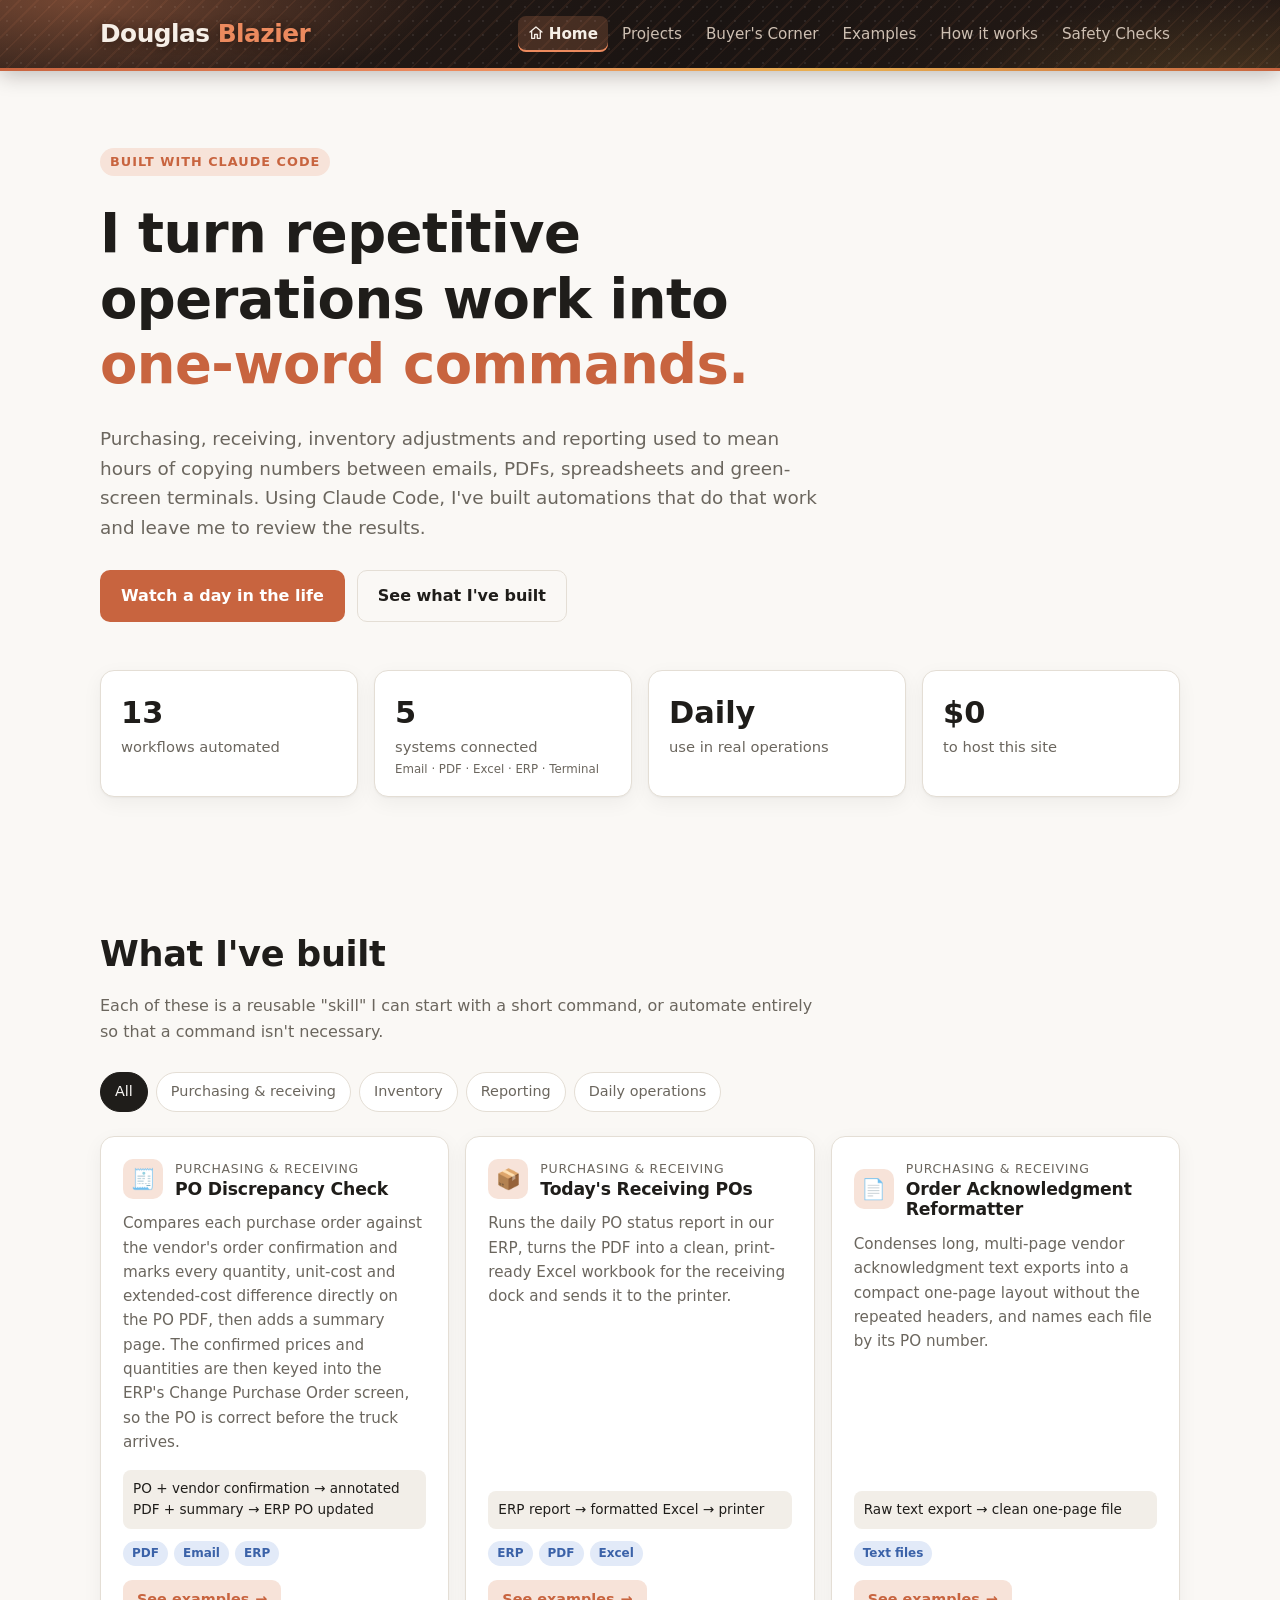
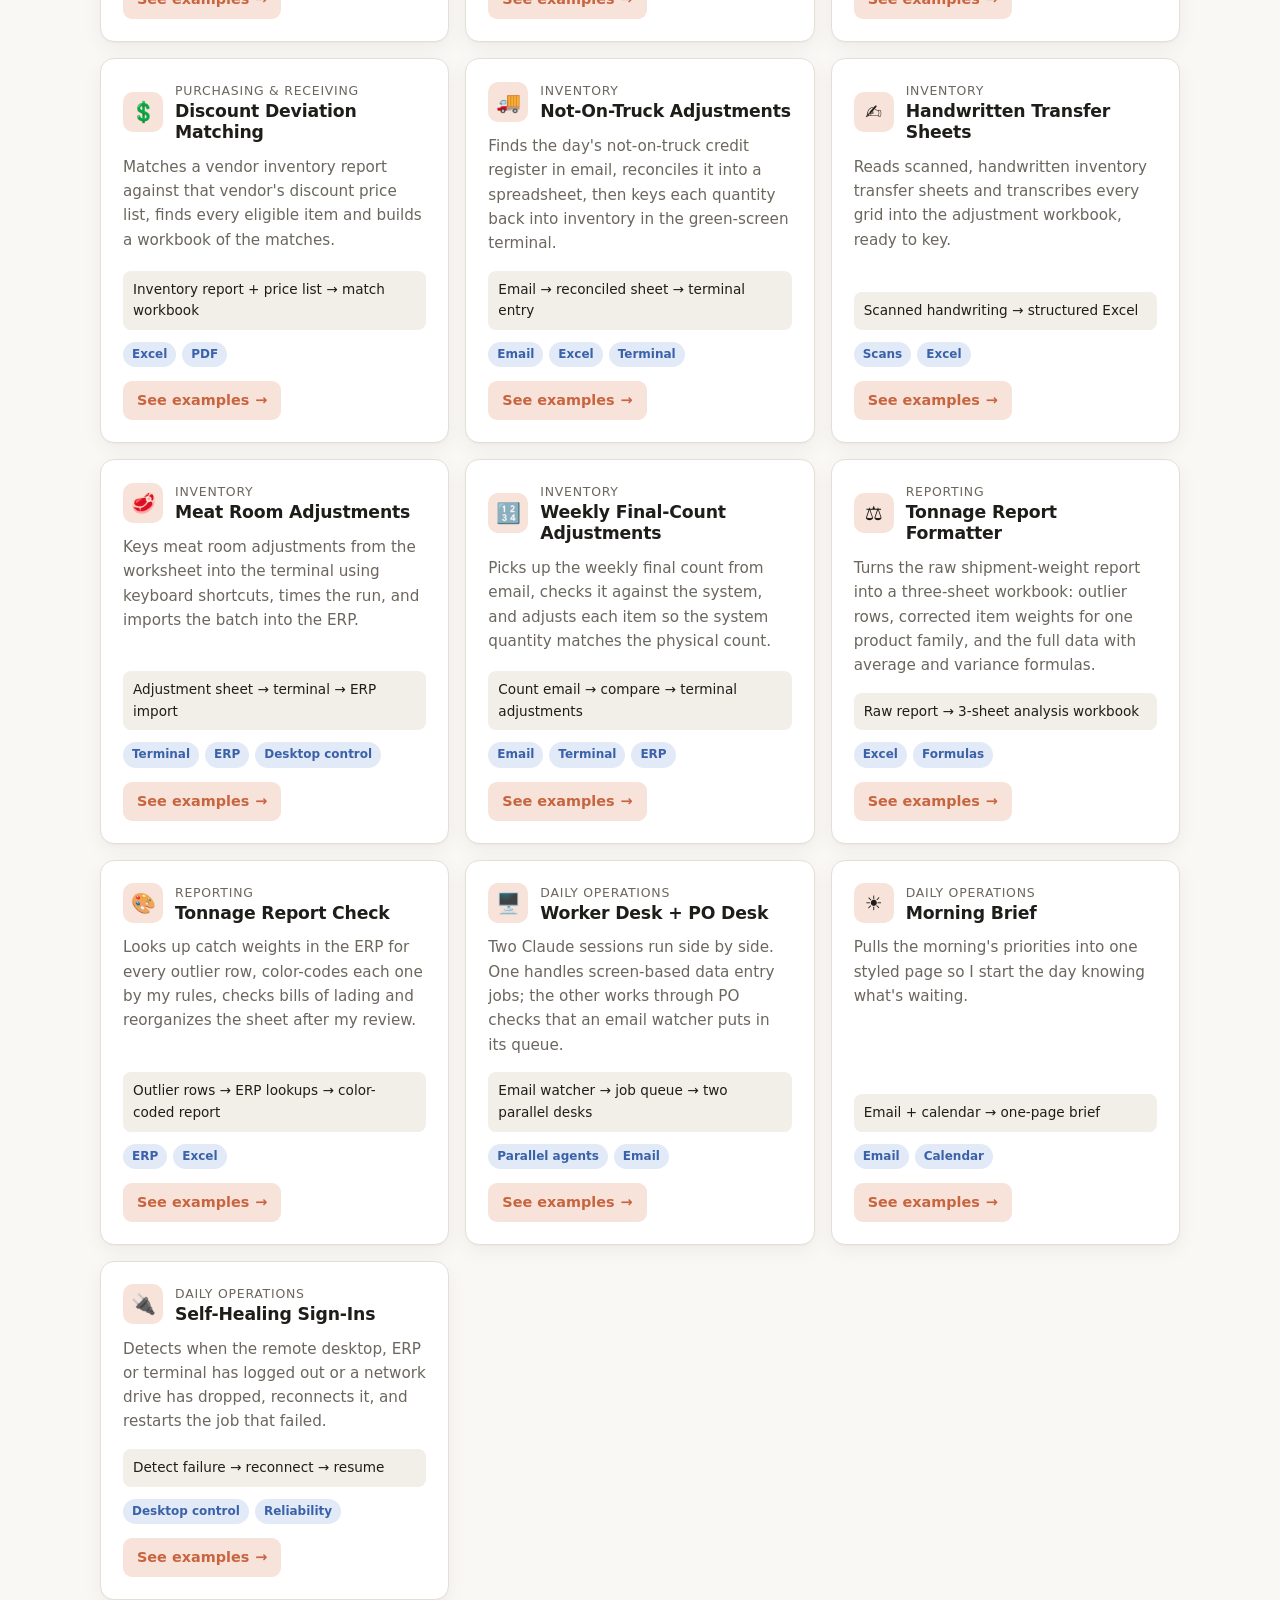
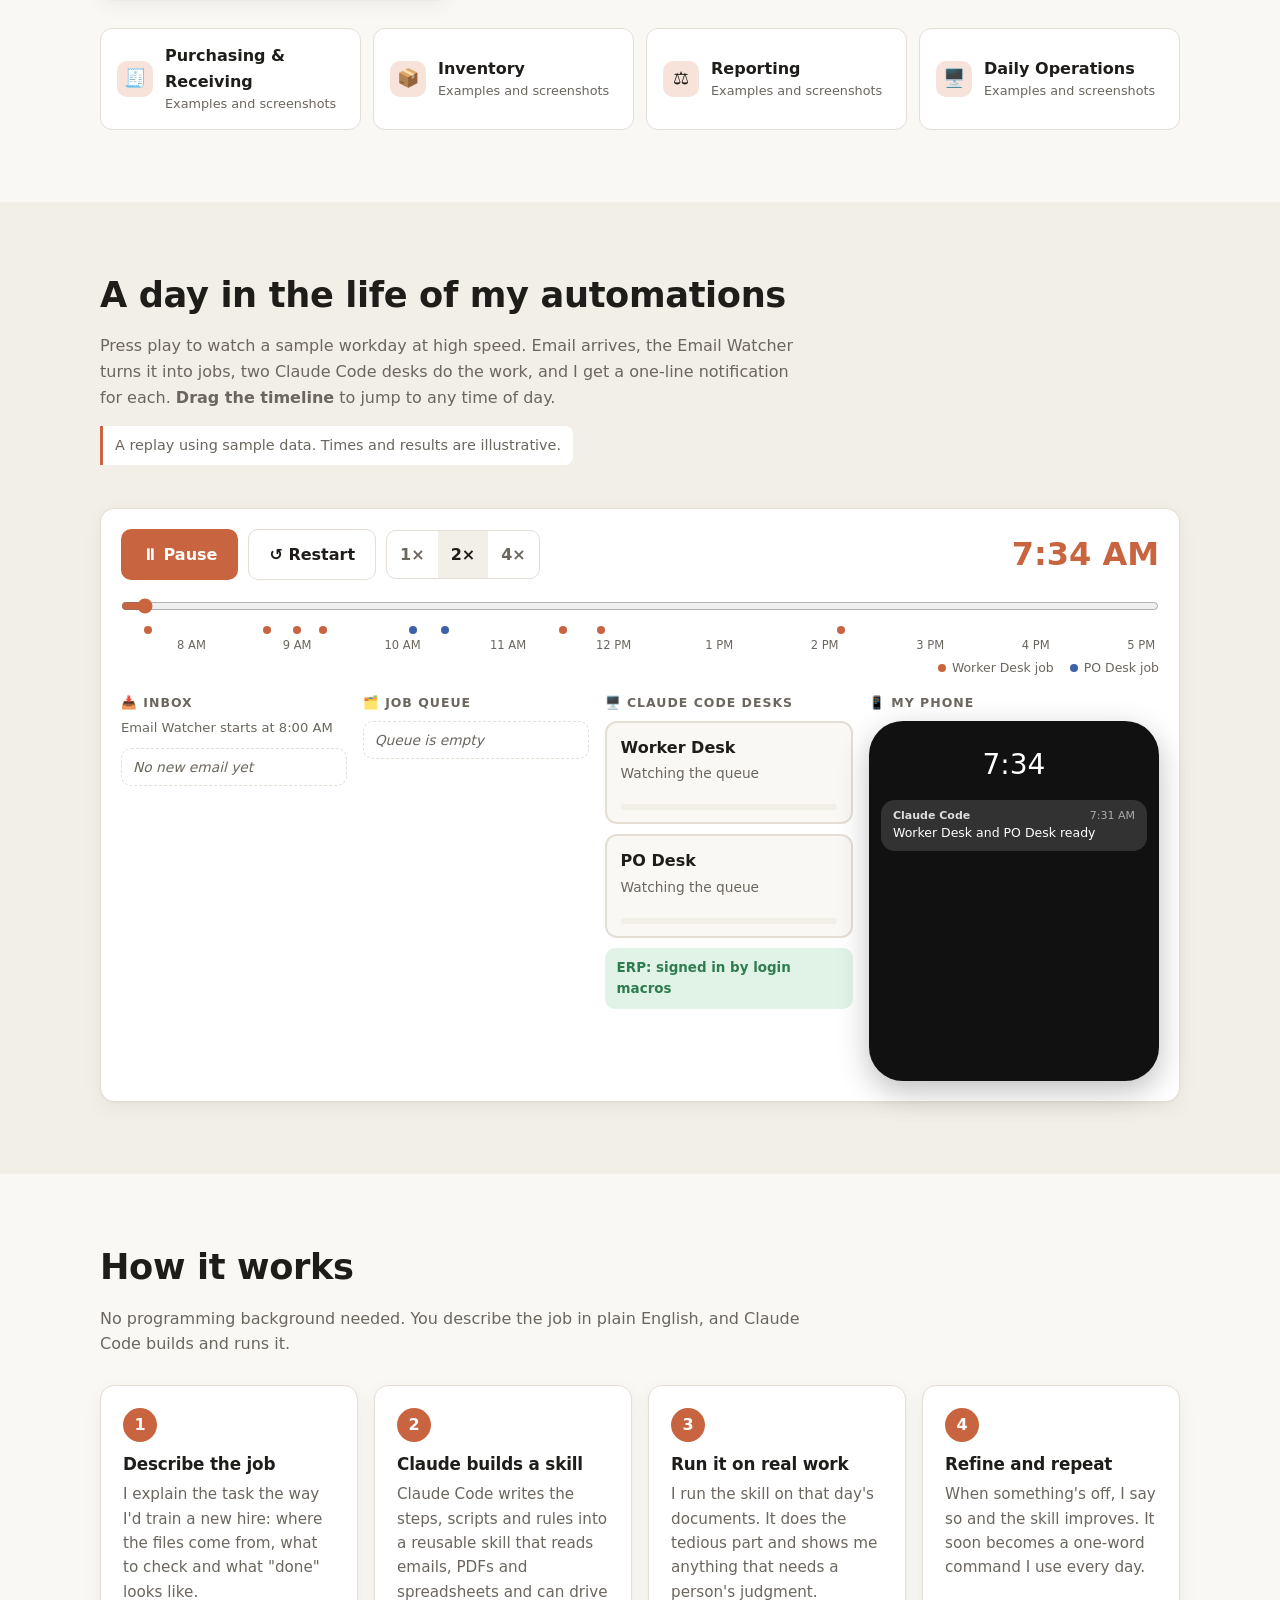
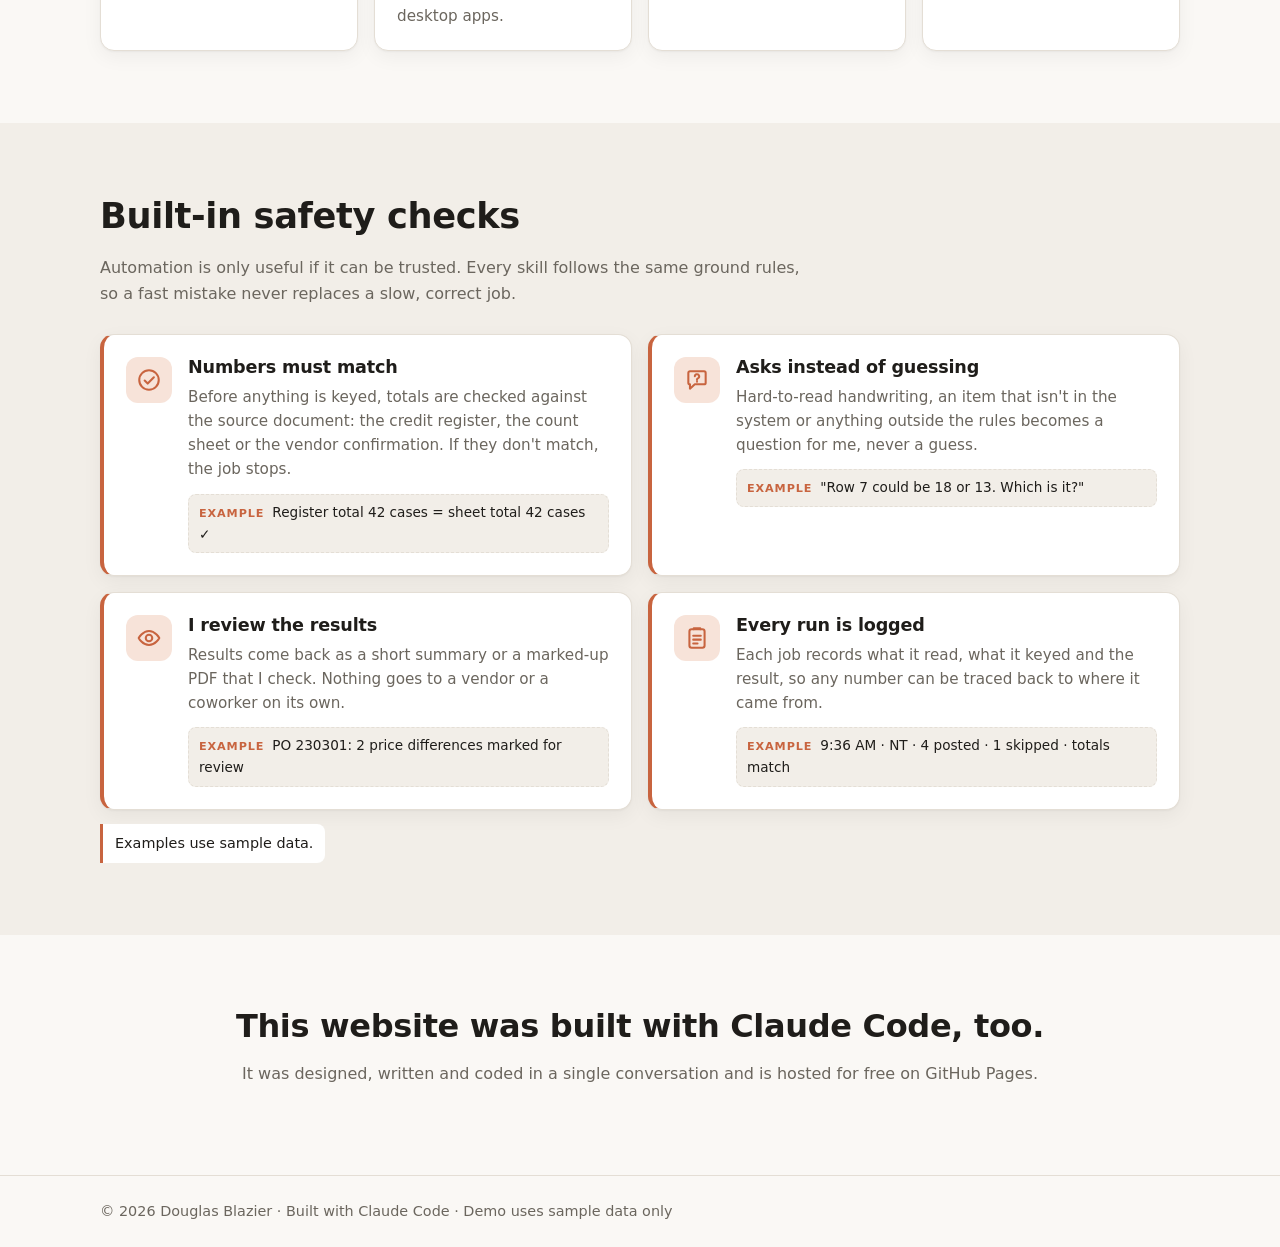
==== index.html @ c86026e3 "Add files via upload" ====
<!doctype html>
<html lang="en">
<head>
  <meta charset="utf-8">
  <meta name="viewport" content="width=device-width, initial-scale=1">
  <title>Douglas Blazier · Built with Claude Code</title>
  <meta name="description" content="Operations workflows I automated with Claude Code: purchasing, receiving, inventory and reporting.">
  <link rel="icon" href="data:image/svg+xml,<svg xmlns='http://www.w3.org/2000/svg' viewBox='0 0 32 32'><rect width='32' height='32' rx='8' fill='%23c8643f'/><path d='M9 17l5 5 9-11' stroke='white' stroke-width='3.5' fill='none' stroke-linecap='round' stroke-linejoin='round'/></svg>">
  <link rel="stylesheet" href="style.css?v=20261104b">
</head>
<body>
  <header class="topbar">
    <div class="wrap topbar-inner">
      <a class="brand" href="#top">Douglas <span>Blazier</span></a>
      <nav class="nav" aria-label="Sections">
        <a href="#top" aria-current="page"><svg class="nav-ico" viewBox="0 0 24 24" aria-hidden="true"><path d="M3 10.5 12 3l9 7.5"/><path d="M5.5 9v11h4.5v-6h4v6h4.5V9"/></svg>Home</a>
        <a href="#projects">Projects</a>
        <a href="buyers-corner.html">Buyer's Corner</a>
        <a href="purchasing.html">Examples</a>
        <a href="#how">How it works</a>
        <a href="#safety">Safety Checks</a>
      </nav>
    </div>
  </header>

  <main id="top">
    <!-- Hero -->
    <section class="hero">
      <div class="wrap">
        <p class="eyebrow">Built with Claude Code</p>
        <h1>I turn repetitive operations work into <span class="accent">one-word commands.</span></h1>
        <p class="lead">
          Purchasing, receiving, inventory adjustments and reporting used to mean hours of
          copying numbers between emails, PDFs, spreadsheets and green-screen terminals.
          Using Claude Code, I've built automations that do that work and leave me to review the results.
        </p>
        <div class="hero-actions">
          <a class="btn btn-primary" href="#demo">Watch a day in the life</a>
          <a class="btn btn-ghost" href="#projects">See what I've built</a>
        </div>
        <dl class="stats">
          <div><dt id="stat-count">13</dt><dd>workflows automated</dd></div>
          <div><dt>5</dt><dd>systems connected<br><small>Email · PDF · Excel · ERP · Terminal</small></dd></div>
          <div><dt>Daily</dt><dd>use in real operations</dd></div>
          <div><dt>$0</dt><dd>to host this site</dd></div>
        </dl>
      </div>
    </section>

    <!-- Projects -->
    <section id="projects" class="section">
      <div class="wrap">
        <div class="section-head">
          <h2>What I've built</h2>
          <p>Each of these is a reusable "skill" I can start with a short command, or automate entirely so that a command isn't necessary.</p>
        </div>
        <div class="filters" role="group" aria-label="Filter projects">
          <button class="chip is-active" data-filter="all">All</button>
          <button class="chip" data-filter="purchasing">Purchasing &amp; receiving</button>
          <button class="chip" data-filter="inventory">Inventory</button>
          <button class="chip" data-filter="reporting">Reporting</button>
          <button class="chip" data-filter="daily">Daily operations</button>
        </div>
        <div class="grid" id="project-grid"><!-- filled by app.js --></div>
        <div class="area-links">
          <a class="area-link" href="purchasing.html"><span class="card-icon" aria-hidden="true">🧾</span><span>Purchasing &amp; Receiving<small>Examples and screenshots</small></span></a>
          <a class="area-link" href="inventory.html"><span class="card-icon" aria-hidden="true">📦</span><span>Inventory<small>Examples and screenshots</small></span></a>
          <a class="area-link" href="reporting.html"><span class="card-icon" aria-hidden="true">⚖️</span><span>Reporting<small>Examples and screenshots</small></span></a>
          <a class="area-link" href="daily-operations.html"><span class="card-icon" aria-hidden="true">🖥️</span><span>Daily Operations<small>Examples and screenshots</small></span></a>
        </div>
      </div>
    </section>

    <!-- Demo: a day in the life -->
    <section id="demo" class="section section-alt">
      <div class="wrap">
        <div class="section-head">
          <h2>A day in the life of my automations</h2>
          <p>
            Press play to watch a sample workday at high speed. Email arrives, the Email Watcher turns it into jobs,
            two Claude Code desks do the work, and I get a one-line notification for each.
            <strong>Drag the timeline</strong> to jump to any time of day.
          </p>
          <p class="note">A replay using sample data. Times and results are illustrative.</p>
        </div>

        <div class="day" id="day">
          <div class="day-controls">
            <button class="btn btn-primary" id="day-play" type="button">▶ Play</button>
            <button class="btn btn-ghost" id="day-restart" type="button">↺ Restart</button>
            <div class="day-speed" role="group" aria-label="Playback speed">
              <button type="button" data-speed="1" aria-pressed="false">1×</button>
              <button type="button" data-speed="2" aria-pressed="true">2×</button>
              <button type="button" data-speed="4" aria-pressed="false">4×</button>
            </div>
            <div class="day-clock" id="day-clock" aria-live="off">7:25 AM</div>
          </div>

          <div class="day-timeline">
            <input type="range" id="day-scrub" step="1" aria-label="Time of day">
            <div class="day-marks" id="day-marks" aria-hidden="true"></div>
            <div class="day-hours" id="day-hours" aria-hidden="true"></div>
            <div class="day-legend"><span><i class="worker"></i>Worker Desk job</span><span><i class="po"></i>PO Desk job</span></div>
          </div>

          <div class="day-grid">
            <div class="day-col">
              <h3>📥 Inbox</h3>
              <p class="day-status" id="day-watcher"></p>
              <ul class="day-list" id="day-inbox"></ul>
            </div>
            <div class="day-col">
              <h3>🗂️ Job queue</h3>
              <ul class="day-list" id="day-queue"></ul>
            </div>
            <div class="day-col">
              <h3>🖥️ Claude Code desks</h3>
              <div class="day-desk" id="desk-worker"></div>
              <div class="day-desk" id="desk-po"></div>
              <div class="day-erp" id="day-erp"></div>
            </div>
            <div class="day-col">
              <h3>📱 My phone</h3>
              <div class="phone day-phone">
                <div class="phone-time" id="day-phone-time">7:25</div>
                <div id="day-notes"></div>
              </div>
            </div>
          </div>
        </div>
      </div>
    </section>

    <!-- How it works -->
    <section id="how" class="section">
      <div class="wrap">
        <div class="section-head">
          <h2>How it works</h2>
          <p>No programming background needed. You describe the job in plain English, and Claude Code builds and runs it.</p>
        </div>
        <ol class="steps">
          <li>
            <span class="step-num">1</span>
            <h3>Describe the job</h3>
            <p>I explain the task the way I'd train a new hire: where the files come from, what to check and what "done" looks like.</p>
          </li>
          <li>
            <span class="step-num">2</span>
            <h3>Claude builds a skill</h3>
            <p>Claude Code writes the steps, scripts and rules into a reusable skill that reads emails, PDFs and spreadsheets and can drive desktop apps.</p>
          </li>
          <li>
            <span class="step-num">3</span>
            <h3>Run it on real work</h3>
            <p>I run the skill on that day's documents. It does the tedious part and shows me anything that needs a person's judgment.</p>
          </li>
          <li>
            <span class="step-num">4</span>
            <h3>Refine and repeat</h3>
            <p>When something's off, I say so and the skill improves. It soon becomes a one-word command I use every day.</p>
          </li>
        </ol>
      </div>
    </section>

    <!-- Built-in safety checks -->
    <section id="safety" class="section section-alt">
      <div class="wrap">
        <div class="section-head">
          <h2>Built-in safety checks</h2>
          <p>Automation is only useful if it can be trusted. Every skill follows the same ground rules, so a fast mistake never replaces a slow, correct job.</p>
        </div>
        <div class="safety">
          <article class="safe-card">
            <div class="safe-icon" aria-hidden="true"><svg viewBox="0 0 24 24"><circle cx="12" cy="12" r="9"/><path d="m8 12.5 2.8 2.8L16.5 9.5"/></svg></div>
            <div>
              <h3>Numbers must match</h3>
              <p>Before anything is keyed, totals are checked against the source document: the credit register, the count sheet or the vendor confirmation. If they don't match, the job stops.</p>
              <div class="safe-eg"><span>Example</span>Register total 42 cases = sheet total 42 cases ✓</div>
            </div>
          </article>
          <article class="safe-card">
            <div class="safe-icon" aria-hidden="true"><svg viewBox="0 0 24 24"><path d="M4 5.5A1.5 1.5 0 0 1 5.5 4h13A1.5 1.5 0 0 1 20 5.5v9a1.5 1.5 0 0 1-1.5 1.5H10l-4.5 4v-4h0A1.5 1.5 0 0 1 4 14.5z"/><path d="M10 8.6a2 2 0 1 1 2.8 1.9c-.5.2-.8.6-.8 1.1v.3"/><path d="M12 13.6h.01"/></svg></div>
            <div>
              <h3>Asks instead of guessing</h3>
              <p>Hard-to-read handwriting, an item that isn't in the system or anything outside the rules becomes a question for me, never a guess.</p>
              <div class="safe-eg"><span>Example</span>"Row 7 could be 18 or 13. Which is it?"</div>
            </div>
          </article>
          <article class="safe-card">
            <div class="safe-icon" aria-hidden="true"><svg viewBox="0 0 24 24"><path d="M2.5 12S6 5.5 12 5.5 21.5 12 21.5 12 18 18.5 12 18.5 2.5 12 2.5 12z"/><circle cx="12" cy="12" r="3"/></svg></div>
            <div>
              <h3>I review the results</h3>
              <p>Results come back as a short summary or a marked-up PDF that I check. Nothing goes to a vendor or a coworker on its own.</p>
              <div class="safe-eg"><span>Example</span>PO 230301: 2 price differences marked for review</div>
            </div>
          </article>
          <article class="safe-card">
            <div class="safe-icon" aria-hidden="true"><svg viewBox="0 0 24 24"><rect x="5" y="4" width="14" height="17" rx="2"/><path d="M9 4V3h6v1"/><path d="M8.5 10h7M8.5 13.5h7M8.5 17h4"/></svg></div>
            <div>
              <h3>Every run is logged</h3>
              <p>Each job records what it read, what it keyed and the result, so any number can be traced back to where it came from.</p>
              <div class="safe-eg"><span>Example</span>9:36 AM · NT · 4 posted · 1 skipped · totals match</div>
            </div>
          </article>
        </div>
        <p class="note safe-note">Examples use sample data.</p>
      </div>
    </section>

    <section class="section cta">
      <div class="wrap">
        <h2>This website was built with Claude Code, too.</h2>
        <p>It was designed, written and coded in a single conversation and is hosted for free on GitHub Pages.</p>
      </div>
    </section>
  </main>

  <footer class="footer">
    <div class="wrap">
      <p>© <span id="year"></span> Douglas Blazier · Built with Claude Code · Demo uses sample data only</p>
    </div>
  </footer>

  <script src="app.js?v=20261104b"></script>
  <script src="day-replay.js?v=20261104b"></script>
</body>
</html>
---- style.css ----
:root {
  --bg: #faf8f5;
  --bg-alt: #f2eee8;
  --surface: #ffffff;
  --text: #1f1d1a;
  --muted: #6b665e;
  --line: #e4ded5;
  --accent: #c8643f;
  --accent-ink: #ffffff;
  --accent-soft: #f7e3d9;
  --ok: #2f7d4f;
  --ok-soft: #e1f2e7;
  --warn: #a8660a;
  --warn-soft: #fbefd6;
  --bad: #b23b3b;
  --bad-soft: #f8e0e0;
  --info: #3b62a8;
  --info-soft: #e2eaf8;
  --radius: 14px;
  --shadow: 0 1px 2px rgba(0,0,0,.04), 0 6px 20px rgba(0,0,0,.05);
  color-scheme: light;
}

@media (prefers-color-scheme: dark) {
  :root {
    --bg: #171614;
    --bg-alt: #1e1c1a;
    --surface: #252320;
    --text: #f1ede7;
    --muted: #a69f95;
    --line: #36332f;
    --accent: #e0805a;
    --accent-ink: #1a1210;
    --accent-soft: #3a2820;
    --ok: #6cc28e;
    --ok-soft: #1e3326;
    --warn: #e6ac52;
    --warn-soft: #3a2e19;
    --bad: #ec7d7d;
    --bad-soft: #3d2222;
    --info: #8eaef0;
    --info-soft: #1f2a40;
    --shadow: 0 1px 2px rgba(0,0,0,.3), 0 6px 20px rgba(0,0,0,.25);
    color-scheme: dark;
  }
}

* { box-sizing: border-box; }
html { scroll-behavior: smooth; scroll-padding-top: 84px; }
body {
  margin: 0;
  background: var(--bg);
  color: var(--text);
  font: 16px/1.6 system-ui, -apple-system, "Segoe UI", Roboto, "Helvetica Neue", Arial, sans-serif;
  -webkit-font-smoothing: antialiased;
}
h1, h2, h3 { line-height: 1.2; margin: 0 0 .5em; letter-spacing: -.01em; }
p { margin: 0 0 1em; }
a { color: var(--accent); }
small { font-size: .8em; }
.wrap { max-width: 1120px; margin: 0 auto; padding: 0 20px; }
.muted { color: var(--muted); font-weight: 400; font-size: .85em; }
.sr-only { position: absolute; width: 1px; height: 1px; overflow: hidden; clip: rect(0 0 0 0); }

/* Top bar: a dark espresso band (same in light and dark mode) with a dot grid,
   faint copper pinstripes, a warm glow behind the name and a copper stripe underneath. */
.topbar {
  --bar-text: #f6efe7;
  --bar-muted: #cdbfb2;
  --bar-accent: #ec8a5e;
  --bar-hover: rgba(255, 255, 255, .09);
  position: sticky; top: 0; z-index: 10;
  color: var(--bar-text);
  background:
    radial-gradient(520px 140px at 6% 0%, rgba(236, 138, 94, .38), transparent 70%),
    radial-gradient(420px 120px at 96% 120%, rgba(232, 176, 80, .16), transparent 70%),
    radial-gradient(rgba(255, 255, 255, .075) 1px, transparent 1.5px) 0 0 / 14px 14px,
    repeating-linear-gradient(135deg, rgba(236, 138, 94, .07) 0 2px, transparent 2px 13px),
    linear-gradient(120deg, #2b1e18 0%, #1a1412 55%, #261b16 100%);
  box-shadow: 0 6px 22px rgba(20, 12, 8, .28);
}
.topbar::after {
  content: ""; position: absolute; left: 0; right: 0; bottom: -3px; height: 3px;
  background: linear-gradient(90deg, #c8643f, #ec8a5e 35%, #e8b050 65%, #c8643f);
}
.topbar-inner { display: flex; align-items: center; justify-content: space-between; height: 68px; gap: 16px; }
.brand {
  font-size: 1.55rem; font-weight: 800; letter-spacing: -.02em; line-height: 1;
  color: var(--bar-text); text-decoration: none; white-space: nowrap;
  text-shadow: 0 2px 12px rgba(0, 0, 0, .45);
}
.brand span { color: var(--bar-accent); }
.nav { display: flex; gap: 4px; overflow-x: auto; scrollbar-width: none; }
.nav::-webkit-scrollbar { display: none; }
@media (max-width: 760px) { .nav { gap: 0; } .nav a { padding: 6px 8px; font-size: .9rem; } }
@media (max-width: 900px) {
  .topbar-inner { height: auto; flex-wrap: wrap; padding-top: 12px; padding-bottom: 6px; gap: 6px; }
  .nav { width: 100%; margin: 0 -8px; }
}
@media (max-width: 600px) { .nav { flex-wrap: wrap; } .brand { font-size: 1.4rem; } }
.nav a { color: var(--bar-muted); text-decoration: none; padding: 6px 10px; border-radius: 8px; font-size: .95rem; font-weight: 500; white-space: nowrap; transition: color .15s, background .15s; }
.nav a:hover { color: var(--bar-text); background: var(--bar-hover); }
.topbar a:focus-visible { outline: 2px solid var(--bar-accent); outline-offset: 2px; }
.nav-ico { width: 1.05em; height: 1.05em; vertical-align: -0.15em; margin-right: 5px; fill: none; stroke: currentColor; stroke-width: 2; stroke-linecap: round; stroke-linejoin: round; transform-origin: 50% 100%; transition: color .15s; }
/* The house hops and turns copper when you hover Home */
.nav a:hover .nav-ico, .nav a:focus-visible .nav-ico { animation: home-hop .5s ease-out; color: var(--bar-accent); }
@keyframes home-hop {
  0%   { transform: translateY(0) scale(1, 1); }
  30%  { transform: translateY(-4px) scale(.94, 1.08); }
  55%  { transform: translateY(0) scale(1.08, .92); }
  75%  { transform: translateY(-1px) scale(.98, 1.02); }
  100% { transform: translateY(0) scale(1, 1); }
}
@media (prefers-reduced-motion: reduce) { .nav a:hover .nav-ico, .nav a:focus-visible .nav-ico { animation: none; } }

/* Buttons */
.btn {
  display: inline-flex; align-items: center; justify-content: center; gap: 8px;
  padding: 12px 20px; border-radius: 10px; border: 1px solid transparent;
  font: inherit; font-weight: 600; text-decoration: none; cursor: pointer;
  transition: transform .15s ease, background .15s ease;
}
.btn:active { transform: translateY(1px); }
.btn-primary { background: var(--accent); color: var(--accent-ink); }
.btn-primary:hover { filter: brightness(1.06); }
.btn-ghost { background: transparent; color: var(--text); border-color: var(--line); }
.btn-ghost:hover { background: var(--bg-alt); }
.btn[disabled] { opacity: .6; cursor: progress; }

/* Hero */
.hero { padding: 80px 0 64px; }
.eyebrow {
  display: inline-block; font-size: .8rem; font-weight: 700; text-transform: uppercase; letter-spacing: .08em;
  color: var(--accent); background: var(--accent-soft); padding: 4px 10px; border-radius: 999px;
}
.hero h1 { font-size: clamp(2rem, 5vw, 3.4rem); max-width: 18ch; margin-top: 12px; }
.accent { color: var(--accent); }
.lead { font-size: 1.15rem; color: var(--muted); max-width: 62ch; }
.hero-actions { display: flex; flex-wrap: wrap; gap: 12px; margin: 28px 0 48px; }
.stats { display: grid; grid-template-columns: repeat(4, 1fr); gap: 16px; margin: 0; }
.stats > div { background: var(--surface); border: 1px solid var(--line); border-radius: var(--radius); padding: 18px 20px; box-shadow: var(--shadow); }
.stats dt { font-size: 1.9rem; font-weight: 800; color: var(--text); }
.stats dd { margin: 0; color: var(--muted); font-size: .92rem; line-height: 1.4; }

/* Sections */
.section { padding: 72px 0; }
.section-alt { background: var(--bg-alt); }
.section-head { max-width: 70ch; margin-bottom: 28px; }
.section-head h2 { font-size: clamp(1.6rem, 3vw, 2.2rem); }
.section-head p { color: var(--muted); }
.note { font-size: .9rem; padding: 8px 12px; border-left: 3px solid var(--accent); background: var(--surface); border-radius: 0 8px 8px 0; display: inline-block; }

/* Project filters + cards */
.filters { display: flex; flex-wrap: wrap; gap: 8px; margin-bottom: 24px; }
.chip {
  font: inherit; font-size: .9rem; padding: 7px 14px; border-radius: 999px; cursor: pointer;
  background: var(--surface); color: var(--muted); border: 1px solid var(--line);
}
.chip:hover { color: var(--text); }
.chip.is-active { background: var(--text); color: var(--bg); border-color: var(--text); }
.grid { display: grid; grid-template-columns: repeat(auto-fill, minmax(300px, 1fr)); gap: 16px; }
.card {
  background: var(--surface); border: 1px solid var(--line); border-radius: var(--radius);
  padding: 22px; box-shadow: var(--shadow); display: flex; flex-direction: column;
  transition: transform .2s ease, box-shadow .2s ease;
  animation: fadeUp .35s ease both;
}
.card:hover { transform: translateY(-2px); }
.card-top { display: flex; align-items: center; gap: 12px; margin-bottom: 12px; }
.card-icon { width: 40px; height: 40px; border-radius: 10px; display: grid; place-items: center; font-size: 20px; background: var(--accent-soft); flex: none; }
.card h3 { font-size: 1.08rem; margin: 0; }
.card-area { font-size: .78rem; color: var(--muted); text-transform: uppercase; letter-spacing: .06em; }
.card p { color: var(--muted); font-size: .95rem; flex: 1; }
.card-flow { font-size: .85rem; color: var(--text); background: var(--bg-alt); border-radius: 8px; padding: 8px 10px; margin-bottom: 12px; }
.tags { display: flex; flex-wrap: wrap; gap: 6px; }
.tag { font-size: .75rem; padding: 3px 9px; border-radius: 999px; background: var(--info-soft); color: var(--info); font-weight: 600; white-space: nowrap; }
.tag-warm { background: var(--accent-soft); color: var(--accent); }
@keyframes fadeUp { from { opacity: 0; transform: translateY(6px); } to { opacity: 1; transform: none; } }

/* Demo */
.demo { display: grid; grid-template-columns: 1fr 1fr; gap: 16px; }
.panel { background: var(--surface); border: 1px solid var(--line); border-radius: var(--radius); box-shadow: var(--shadow); overflow: hidden; min-width: 0; }
.panel-head { display: flex; justify-content: space-between; align-items: center; gap: 8px; padding: 14px 16px; border-bottom: 1px solid var(--line); }
.panel-head h3 { font-size: 1rem; margin: 0; }
.table-scroll { overflow-x: auto; position: relative; }
.tbl { width: 100%; border-collapse: collapse; font-size: .88rem; }
.tbl th, .tbl td { padding: 9px 12px; text-align: left; border-bottom: 1px solid var(--line); white-space: nowrap; }
.tbl th { font-size: .75rem; text-transform: uppercase; letter-spacing: .05em; color: var(--muted); font-weight: 600; }
.tbl td.desc { white-space: normal; min-width: 150px; }
.tbl .num { text-align: right; font-variant-numeric: tabular-nums; }
.tbl tbody tr:last-child td { border-bottom: 0; }
.tbl input {
  width: 78px; font: inherit; text-align: right; padding: 4px 6px; border-radius: 6px;
  border: 1px solid var(--line); background: var(--bg); color: var(--text); font-variant-numeric: tabular-nums;
}
.tbl input:focus { outline: 2px solid var(--accent); outline-offset: -1px; }
.icon-btn { border: 0; background: none; color: var(--muted); cursor: pointer; font-size: 1.1rem; padding: 2px 6px; border-radius: 6px; }
.icon-btn:hover { color: var(--bad); background: var(--bad-soft); }
.tbl tr.flag-bad td { background: var(--bad-soft); }
.tbl tr.flag-warn td { background: var(--warn-soft); }
.tbl tr.flag-info td { background: var(--info-soft); }
.demo-actions { display: flex; flex-wrap: wrap; gap: 12px; margin: 20px 0; }

.results { background: var(--surface); border: 1px solid var(--line); border-radius: var(--radius); box-shadow: var(--shadow); padding: 22px; animation: fadeUp .35s ease both; }
.results h3 { margin-bottom: 4px; }
.summary-row { display: grid; grid-template-columns: repeat(4, 1fr); gap: 12px; margin: 16px 0 20px; }
.summary-row > div { border-radius: 10px; padding: 12px 14px; }
.summary-row b { display: block; font-size: 1.6rem; }
.summary-row span { font-size: .85rem; }
.s-bad { background: var(--bad-soft); color: var(--bad); }
.s-warn { background: var(--warn-soft); color: var(--warn); }
.s-info { background: var(--info-soft); color: var(--info); }
.s-ok { background: var(--ok-soft); color: var(--ok); }
.issue-list { list-style: none; padding: 0; margin: 0; display: grid; gap: 8px; }
.issue-list li { display: grid; grid-template-columns: auto 1fr auto; gap: 12px; align-items: center; padding: 10px 14px; border: 1px solid var(--line); border-radius: 10px; }
.badge { min-width: 96px; text-align: center; font-size: .72rem; font-weight: 700; padding: 3px 8px; border-radius: 6px; text-transform: uppercase; letter-spacing: .04em; white-space: nowrap; }
.issue-money { font-variant-numeric: tabular-nums; font-weight: 700; white-space: nowrap; }
.all-good { padding: 16px; border-radius: 10px; background: var(--ok-soft); color: var(--ok); font-weight: 600; }
.totals { display: flex; flex-wrap: wrap; gap: 24px; margin-top: 18px; padding-top: 16px; border-top: 1px solid var(--line); font-variant-numeric: tabular-nums; }
.totals div { color: var(--muted); font-size: .9rem; }
.totals b { display: block; color: var(--text); font-size: 1.15rem; }

.scanning { display: flex; align-items: center; gap: 12px; color: var(--muted); }
.spinner { width: 18px; height: 18px; border-radius: 50%; border: 3px solid var(--line); border-top-color: var(--accent); animation: spin .7s linear infinite; }
@keyframes spin { to { transform: rotate(360deg); } }

/* Steps */
.steps { list-style: none; padding: 0; margin: 0; display: grid; grid-template-columns: repeat(4, 1fr); gap: 16px; counter-reset: s; }
.steps li { background: var(--surface); border: 1px solid var(--line); border-radius: var(--radius); padding: 22px; box-shadow: var(--shadow); }
.step-num { display: grid; place-items: center; width: 34px; height: 34px; border-radius: 50%; background: var(--accent); color: var(--accent-ink); font-weight: 800; margin-bottom: 12px; }
.steps h3 { font-size: 1.05rem; }
.steps p { color: var(--muted); font-size: .95rem; margin: 0; }

/* Built-in safety checks */
.safety { display: grid; grid-template-columns: repeat(2, 1fr); gap: 16px; }
.safe-card {
  display: flex; gap: 16px; align-items: flex-start;
  background: var(--surface); border: 1px solid var(--line); border-left: 4px solid var(--accent);
  border-radius: var(--radius); padding: 22px; box-shadow: var(--shadow);
  transition: transform .2s, box-shadow .2s;
}
.safe-card:hover { transform: translateY(-2px); box-shadow: 0 2px 4px rgba(0,0,0,.05), 0 12px 28px rgba(0,0,0,.09); }
.safe-icon { flex: none; width: 46px; height: 46px; border-radius: 12px; display: grid; place-items: center; background: var(--accent-soft); color: var(--accent); }
.safe-icon svg { width: 26px; height: 26px; fill: none; stroke: currentColor; stroke-width: 1.9; stroke-linecap: round; stroke-linejoin: round; }
.safe-card h3 { font-size: 1.1rem; margin-bottom: .35em; }
.safe-card p { color: var(--muted); font-size: .95rem; margin: 0 0 12px; }
.safe-eg { font-size: .85rem; background: var(--bg-alt); border: 1px dashed var(--line); border-radius: 8px; padding: 7px 10px; font-variant-numeric: tabular-nums; }
.safe-eg span { display: inline-block; font-size: .7rem; font-weight: 700; letter-spacing: .08em; text-transform: uppercase; color: var(--accent); margin-right: 8px; }
.safe-note { margin: 14px 0 0; }
@media (max-width: 760px) { .safety { grid-template-columns: 1fr; } }
@media (prefers-reduced-motion: reduce) { .safe-card, .safe-card:hover { transition: none; transform: none; } }

/* CTA + footer */
.cta { text-align: center; }
.cta h2 { font-size: clamp(1.5rem, 3vw, 2rem); }
.cta p { color: var(--muted); }
.footer { border-top: 1px solid var(--line); padding: 24px 0; color: var(--muted); font-size: .9rem; }
.footer p { margin: 0; }

/* Responsive */
@media (max-width: 900px) {
  .demo { grid-template-columns: 1fr; }
  .steps { grid-template-columns: 1fr 1fr; }
  .stats { grid-template-columns: 1fr 1fr; }
  .summary-row { grid-template-columns: 1fr 1fr; }
}
@media (max-width: 600px) {
  .wrap { padding: 0 16px; }
  .topbar-inner { height: auto; flex-wrap: wrap; padding-top: 12px; padding-bottom: 6px; gap: 6px; }
  .nav { width: 100%; margin: 0 -10px; }
  .hero { padding: 48px 0 40px; }
  .section { padding: 52px 0; }
  .steps { grid-template-columns: 1fr; }
  .grid { grid-template-columns: 1fr; }
  .issue-list li { grid-template-columns: 1fr; gap: 6px; }
  .badge { justify-self: start; }
}

/* ---------- Day-in-the-life replay (home page) ---------- */
.day { background: var(--surface); border: 1px solid var(--line); border-radius: var(--radius); box-shadow: var(--shadow); padding: 20px; }
.day-controls { display: flex; flex-wrap: wrap; align-items: center; gap: 10px; }
.day-speed { display: inline-flex; border: 1px solid var(--line); border-radius: 10px; overflow: hidden; }
.day-speed button { font: inherit; font-weight: 700; border: 0; background: transparent; color: var(--muted); padding: 11px 13px; cursor: pointer; }
.day-speed button[aria-pressed="true"] { background: var(--bg-alt); color: var(--text); }
.day-clock { margin-left: auto; font-size: 2rem; font-weight: 800; font-variant-numeric: tabular-nums; color: var(--accent); }
.day-timeline { margin: 16px 0 6px; }
.day-timeline input { width: 100%; accent-color: var(--accent); margin: 0; }
.day-marks, .day-hours { position: relative; margin: 0 9px; }
.day-marks { height: 10px; margin-top: 4px; }
.day-marks i { position: absolute; top: 0; width: 8px; height: 8px; border-radius: 50%; transform: translateX(-50%); }
.day-marks i.worker, .day-legend i.worker { background: var(--accent); }
.day-marks i.po, .day-legend i.po { background: var(--info); }
.day-hours { height: 18px; font-size: .72rem; color: var(--muted); }
.day-hours span { position: absolute; transform: translateX(-50%); white-space: nowrap; }
.day-legend { display: flex; gap: 16px; justify-content: flex-end; font-size: .78rem; color: var(--muted); margin-top: 4px; }
.day-legend i { display: inline-block; width: 8px; height: 8px; border-radius: 50%; margin-right: 6px; }
.day-grid { display: grid; grid-template-columns: 1fr 1fr 1.1fr 290px; gap: 16px; margin-top: 18px; align-items: start; }
.day-col h3 { font-size: .78rem; text-transform: uppercase; letter-spacing: .08em; color: var(--muted); margin: 0 0 10px; }
.day-status { font-size: .82rem; color: var(--muted); margin: -4px 0 10px; }
.day-list { list-style: none; margin: 0; padding: 0; display: grid; gap: 8px; }
.day-list li { background: var(--bg); border: 1px solid var(--line); border-radius: 10px; padding: 9px 11px; font-size: .86rem; line-height: 1.35; }
.day-list li.new, .day-notif-new, #day-notes .notif.new { animation: fadeUp .45s ease both; }
.day-list li.day-empty { color: var(--muted); font-style: italic; background: transparent; border-style: dashed; }
.day-list small { display: block; color: var(--muted); font-size: .76rem; margin-top: 2px; }
.day-tag { float: right; font-size: .68rem; font-weight: 800; padding: 2px 7px; border-radius: 6px; background: var(--accent-soft); color: var(--accent); margin-left: 6px; }
.day-tag.muted-tag { background: var(--bg-alt); color: var(--muted); }
.day-code { display: inline-block; font-family: Consolas, monospace; font-size: .72rem; font-weight: 800; padding: 1px 6px; border-radius: 5px; background: var(--bg-alt); margin-right: 6px; }
.st { font-weight: 800; text-transform: uppercase; letter-spacing: .04em; font-size: .7rem; }
.st-queued { color: var(--warn); } .st-working { color: var(--info); } .st-done { color: var(--ok); }
.day-desk { border: 2px solid var(--line); border-radius: 12px; padding: 12px 14px; margin-bottom: 10px; background: var(--bg); transition: border-color .2s ease; }
.day-desk b { display: block; }
.day-desk.busy { border-color: var(--accent); }
.day-desk.off { opacity: .6; }
.day-doing { font-size: .86rem; color: var(--muted); min-height: 2.6em; margin-top: 2px; }
.day-bar { height: 6px; background: var(--bg-alt); border-radius: 99px; overflow: hidden; margin-top: 6px; }
.day-bar span { display: block; height: 100%; width: 0; background: var(--accent); border-radius: 99px; }
.day-erp { font-size: .84rem; padding: 9px 12px; border-radius: 10px; font-weight: 700; }
.erp-ok { background: var(--ok-soft); color: var(--ok); } .erp-out { background: var(--warn-soft); color: var(--warn); }
.erp-bad { background: var(--bad-soft); color: var(--bad); } .erp-off { background: var(--bg-alt); color: var(--muted); }
.day-phone { width: 100%; min-height: 360px; padding: 10px 10px 16px; border-radius: 28px; }
.day-phone .phone-time { font-size: 28px; margin: 8px 0 12px; }
@media (max-width: 1050px) { .day-grid { grid-template-columns: 1fr 1fr; } }
@media (max-width: 600px) {
  .day { padding: 14px; }
  .day-grid { grid-template-columns: 1fr; }
  .day-clock { margin-left: 0; width: 100%; font-size: 1.6rem; }
  .day-hours span:nth-child(even) { display: none; }
  .day-legend { justify-content: flex-start; }
  .day-phone { min-height: 0; }
}

/* ---------- Card button (home page) ---------- */
.card-cta {
  display: inline-flex; align-items: center; gap: 6px; align-self: flex-start;
  margin-top: 14px; padding: 8px 14px; border-radius: 9px;
  background: var(--accent-soft); color: var(--accent); font-weight: 700; font-size: .9rem; text-decoration: none;
  transition: background .15s ease, color .15s ease;
}
.card-cta:hover { background: var(--accent); color: var(--accent-ink); }
.card-cta span { transition: transform .15s ease; }
.card-cta:hover span { transform: translateX(3px); }

.area-links { display: grid; grid-template-columns: repeat(4, 1fr); gap: 12px; margin-top: 28px; }
.area-link {
  display: flex; align-items: center; gap: 12px; padding: 14px 16px; border-radius: 12px;
  background: var(--surface); border: 1px solid var(--line); color: var(--text); text-decoration: none; font-weight: 600;
}
.area-link:hover { border-color: var(--accent); }
.area-link small { display: block; color: var(--muted); font-weight: 400; }
.area-link .card-icon { width: 36px; height: 36px; font-size: 18px; }

/* ---------- Section pages ---------- */
.nav a[aria-current="page"] { color: var(--bar-text); background: rgba(236, 138, 94, .2); box-shadow: inset 0 -2px 0 var(--bar-accent); font-weight: 700; }
.nav a[aria-current="page"]:hover { background: rgba(236, 138, 94, .32); }
.page-hero { padding: 56px 0 40px; border-bottom: 1px solid var(--line); }
.crumbs { font-size: .9rem; color: var(--muted); margin-bottom: 14px; }
.crumbs a { color: var(--muted); }
.page-hero h1 { font-size: clamp(2rem, 4.5vw, 3rem); display: flex; align-items: center; gap: 14px; }
.page-hero h1 .card-icon { width: 52px; height: 52px; font-size: 26px; border-radius: 14px; }
.jump { display: flex; flex-wrap: wrap; gap: 8px; margin-top: 18px; }
.jump a { text-decoration: none; }

/* Second menu row on the Examples pages */
.subnav { border-top: 1px solid rgba(255, 255, 255, .08); background: rgba(0, 0, 0, .22); }
.subnav-inner { display: flex; align-items: center; gap: 4px; padding-top: 6px; padding-bottom: 6px; overflow-x: auto; scrollbar-width: none; }
.subnav-inner::-webkit-scrollbar { display: none; }
.subnav-label { color: var(--bar-accent); font-size: .78rem; font-weight: 700; letter-spacing: .08em; text-transform: uppercase; margin-right: 6px; white-space: nowrap; }
.subnav a { color: var(--bar-muted); text-decoration: none; padding: 5px 12px; border-radius: 999px; font-size: .9rem; white-space: nowrap; border: 1px solid transparent; transition: color .15s, background .15s; }
.subnav a:hover { color: var(--bar-text); background: var(--bar-hover); }
.subnav a[aria-current="page"] { color: #1a1210; background: var(--bar-accent); border-color: var(--bar-accent); font-weight: 700; }
.subnav .sm-only { display: none; }
@media (max-width: 600px) {
  .subnav-inner { gap: 2px; padding-top: 4px; padding-bottom: 4px; }
  .subnav-label, .subnav .sm-hide { display: none; }
  .subnav .sm-only { display: inline; }
  .subnav a { padding: 4px 10px; font-size: .85rem; }
}
html:has(.subnav) { scroll-padding-top: 126px; }
@media (max-width: 900px) { html:has(.subnav) { scroll-padding-top: 150px; } }
@media (max-width: 600px) { html:has(.subnav) { scroll-padding-top: 160px; } }

.skill { padding: 64px 0; border-bottom: 1px solid var(--line); scroll-margin-top: 70px; }
.skill:nth-of-type(even) { background: var(--bg-alt); }
.skill-head { display: flex; align-items: flex-start; gap: 14px; margin-bottom: 8px; }
.skill-head h2 { font-size: clamp(1.5rem, 3vw, 2rem); margin: 0; }
.skill-head .card-icon { width: 46px; height: 46px; font-size: 22px; }
.skill-lead { font-size: 1.08rem; color: var(--muted); max-width: 70ch; }
.skill-body { display: grid; grid-template-columns: 1.15fr 1fr; gap: 28px; margin: 24px 0 32px; }
.skill-body h3 { font-size: .8rem; text-transform: uppercase; letter-spacing: .08em; color: var(--accent); margin-bottom: 10px; }
.skill-steps { margin: 0; padding-left: 0; list-style: none; counter-reset: st; display: grid; gap: 10px; }
.skill-steps li { counter-increment: st; position: relative; padding-left: 38px; min-height: 26px; }
.skill-steps li::before {
  content: counter(st); position: absolute; left: 0; top: 0;
  display: grid; place-items: center; width: 26px; height: 26px; border-radius: 50%;
  background: var(--accent-soft); color: var(--accent); font-weight: 800; font-size: .85rem;
}
.facts { background: var(--surface); border: 1px solid var(--line); border-radius: var(--radius); padding: 20px; box-shadow: var(--shadow); align-self: start; }
.facts dl { margin: 0; display: grid; gap: 12px; }
.facts dt { font-size: .75rem; text-transform: uppercase; letter-spacing: .06em; color: var(--muted); font-weight: 700; }
.facts dd { margin: 2px 0 0; font-size: .95rem; }
.rules { list-style: none; padding: 0; margin: 0; display: grid; gap: 8px; }
.rules li { display: flex; gap: 10px; align-items: baseline; font-size: .95rem; }
.swatch { width: 14px; height: 14px; border-radius: 4px; flex: none; border: 1px solid rgba(0,0,0,.15); transform: translateY(2px); }

.shots { display: grid; grid-template-columns: repeat(auto-fit, minmax(min(100%, 440px), 1fr)); gap: 24px; align-items: start; }
.shots.one { grid-template-columns: 1fr; }
.shot { margin: 0; min-width: 0; }
.shot figcaption { font-size: .85rem; color: var(--muted); margin-top: 10px; }
.shot figcaption b { color: var(--text); }
.flow-arrow { display: grid; place-items: center; color: var(--accent); font-size: 1.6rem; font-weight: 800; }

/* Window chrome shared by all mock screenshots */
.win { border-radius: 10px; overflow: hidden; border: 1px solid #c9c4bb; box-shadow: 0 8px 28px rgba(0,0,0,.14); background: #fff; color: #1d1d1d; font-size: 13px; }
.win-bar { display: flex; align-items: center; gap: 8px; padding: 8px 12px; background: #ecebe8; border-bottom: 1px solid #d6d2ca; font-size: 12px; color: #444; }
.win-bar i { width: 10px; height: 10px; border-radius: 50%; background: #d4d0c8; display: inline-block; }
.win-bar i:nth-child(1) { background: #ef6b5e; } .win-bar i:nth-child(2) { background: #f4bf4f; } .win-bar i:nth-child(3) { background: #61c454; }
.win-bar span { margin-left: 6px; overflow: hidden; text-overflow: ellipsis; white-space: nowrap; }
.win-body { overflow-x: auto; }

/* PDF page */
.pdf { background: #7d7a75; padding: 18px; }
.paper { background: #fff; color: #222; padding: 22px 24px; max-width: 640px; margin: 0 auto; box-shadow: 0 2px 10px rgba(0,0,0,.35); font-family: Arial, Helvetica, sans-serif; font-size: 12px; position: relative; }
.paper h4 { margin: 0 0 2px; font-size: 15px; letter-spacing: .02em; }
.paper .sub { color: #666; font-size: 11px; margin-bottom: 12px; display: flex; justify-content: space-between; gap: 10px; flex-wrap: wrap; }
.paper table { width: 100%; border-collapse: collapse; }
.paper th { text-align: left; border-bottom: 1.5px solid #222; padding: 4px 6px; font-size: 11px; }
.paper td { border-bottom: 1px solid #e3e3e3; padding: 5px 6px; white-space: nowrap; }
.paper .num { text-align: right; font-variant-numeric: tabular-nums; }
.mark { position: relative; }
.mark::after { content: ""; position: absolute; inset: -1px -3px; border: 2px solid #d62828; border-radius: 40%; pointer-events: none; }
.mark-note { color: #d62828; font-family: "Comic Sans MS", "Segoe Print", cursive; font-size: 11px; white-space: nowrap; }
.paper .stamp { position: absolute; top: 16px; right: 18px; border: 2px solid #d62828; color: #d62828; font-weight: 800; padding: 3px 8px; border-radius: 4px; transform: rotate(4deg); font-size: 11px; letter-spacing: .06em; }
.paper .tot { margin-top: 10px; display: flex; justify-content: flex-end; gap: 22px; font-weight: 700; }

/* Spreadsheet */
.xl { font-family: Calibri, "Segoe UI", Arial, sans-serif; font-size: 12.5px; }
.xl .win-bar { background: #1e6e43; color: #fff; border-color: #185a37; }
.xl .win-bar i { background: rgba(255,255,255,.35); }
.xl-formula { display: flex; gap: 8px; padding: 4px 8px; border-bottom: 1px solid #d4d4d4; font-family: Consolas, monospace; font-size: 12px; color: #333; background: #fff; }
.xl-formula b { color: #888; font-weight: 400; border-right: 1px solid #ddd; padding-right: 8px; min-width: 36px; }
.xl table { border-collapse: collapse; width: 100%; background: #fff; }
.xl th, .xl td { border: 1px solid #dadada; padding: 3px 7px; white-space: nowrap; height: 22px; color: #1d1d1d; }
.xl thead th { background: #f3f3f3; color: #666; font-weight: 400; text-align: center; font-size: 11px; }
.xl tbody th { background: #f3f3f3; color: #666; font-weight: 400; text-align: center; width: 28px; font-size: 11px; }
.xl .hdr td { font-weight: 700; background: #e9eef6; }
.xl .num { text-align: right; font-variant-numeric: tabular-nums; }
.xl .f-green { background: #c6efce; } .xl .f-yellow { background: #ffeb9c; } .xl .f-red { background: #ffc7ce; } .xl .f-blue { background: #ddebf7; } .xl .f-orange { background: #fcd5b4; } .xl .f-gray { background: #e7e6e6; }
.xl-tabs { display: flex; gap: 2px; padding: 0 8px; background: #f3f3f3; border-top: 1px solid #d4d4d4; font-size: 12px; }
.xl-tabs span { padding: 5px 14px; color: #555; }
.xl-tabs span.on { background: #fff; color: #1e6e43; font-weight: 700; border-bottom: 2px solid #1e6e43; }
/* Phones: tighter mock screens. fit.js then shrinks anything still wider than its window. */
@media (max-width: 600px) {
  .xl { font-size: 11px; }
  .xl th, .xl td { padding: 2px 4px; height: 20px; }
  .xl td:not(.num) { white-space: normal; }
  .xl thead th, .xl tbody th { font-size: 10px; }
  .xl-tabs span { padding: 4px 8px; }
  .txt, .term, .log { font-size: 11px; padding: 10px; }
}

/* Green-screen terminal */
.term { background: #0b0f0b; color: #39ff7a; font-family: Consolas, "Courier New", monospace; font-size: 12.5px; line-height: 1.45; padding: 14px 16px; white-space: pre; overflow-x: auto; }
.term .w { color: #f2f2f2; } .term .y { color: #ffe066; } .term .c { color: #6fd3ff; } .term .dim { color: #2c9d55; }
.term .inv { background: #39ff7a; color: #0b0f0b; }
.term .fld { text-decoration: underline; color: #f2f2f2; }
.term-bar { background: #2b2b2b; color: #ccc; }

/* Plain text file */
.txt { font-family: Consolas, "Courier New", monospace; font-size: 12px; line-height: 1.4; padding: 12px 14px; white-space: pre; overflow-x: auto; background: #fff; color: #222; }
.txt .hl { background: #fff3b0; }
.txt .strike { color: #b9b9b9; text-decoration: line-through; }

/* Email */
.mail .win-bar { background: #0f5fae; color: #fff; border-color: #0c4f91; }
.mail .win-bar i { background: rgba(255,255,255,.35); }
.mail-head { padding: 12px 16px; border-bottom: 1px solid #e3e3e3; display: grid; gap: 3px; }
.mail-head b { font-size: 15px; }
.mail-head span { color: #555; font-size: 12px; }
.mail-att { display: inline-flex; align-items: center; gap: 8px; margin: 10px 16px 0; padding: 6px 10px; border: 1px solid #d9d9d9; border-radius: 6px; font-size: 12px; background: #fafafa; }
.mail-att::before { content: "📎"; }
.mail-body { padding: 12px 16px 16px; font-size: 13px; line-height: 1.5; }
.mail-body table { border-collapse: collapse; margin-top: 6px; }
.mail-body td, .mail-body th { border: 1px solid #ddd; padding: 3px 9px; font-size: 12px; }

/* Claude Code chat */
.chat { background: #1f1e1c; color: #ece8e1; font-size: 13px; }
.chat .win-bar { background: #2a2826; color: #bbb; border-color: #3a3734; }
.chat-body { padding: 14px 16px; display: grid; gap: 10px; }
.msg { padding: 9px 12px; border-radius: 10px; line-height: 1.45; }
.msg.you { background: #3a3632; justify-self: end; max-width: 85%; }
.msg.bot { background: transparent; border-left: 3px solid #d97757; border-radius: 0; padding: 2px 0 2px 12px; }
.msg .tool { display: block; font-family: Consolas, monospace; font-size: 11.5px; color: #a7a199; margin-top: 4px; }
.msg .ok { color: #7fd69a; } .msg .warn { color: #f0b85a; }

/* Handwritten scan */
.scan { background: #f4f1e8; padding: 16px; font-family: "Caveat", "Segoe Print", cursive; color: #1b2b6b; position: relative; }
.scan::before { content: ""; position: absolute; inset: 0; background: repeating-linear-gradient(0deg, transparent 0 23px, rgba(0,0,0,.05) 23px 24px); pointer-events: none; }
.scan table { border-collapse: collapse; width: 100%; font-size: 19px; }
.scan th { font-family: Arial, sans-serif; font-size: 11px; color: #333; border: 1px solid #555; padding: 3px 6px; background: rgba(0,0,0,.04); }
.scan td { border: 1px solid #555; padding: 0 8px; height: 28px; }
.scan .t { font-family: Arial, sans-serif; font-size: 13px; font-weight: 700; color: #222; margin-bottom: 8px; letter-spacing: .04em; }

/* Morning brief / diagram helpers */
.brief { padding: 18px; background: #fbfaf7; color: #222; }
.brief h5 { margin: 0 0 4px; font-size: 18px; }
.brief .day { color: #777; font-size: 12px; margin-bottom: 12px; }
.brief-grid { display: grid; grid-template-columns: 1fr 1fr; gap: 10px; }
.brief-card { background: #fff; border: 1px solid #e6e1d8; border-radius: 8px; padding: 10px 12px; }
.brief-card b { display: block; font-size: 12px; text-transform: uppercase; letter-spacing: .05em; color: #c8643f; margin-bottom: 4px; }
.brief-card ul { margin: 0; padding-left: 16px; font-size: 12.5px; }

.diagram { background: var(--surface); border: 1px solid var(--line); border-radius: var(--radius); padding: 24px; box-shadow: var(--shadow); }
.dg-row { display: flex; align-items: center; justify-content: center; gap: 10px; flex-wrap: wrap; }
.dg-box { border: 2px solid var(--line); border-radius: 12px; padding: 12px 14px; text-align: center; background: var(--bg); min-width: 150px; }
.dg-box b { display: block; }
.dg-box small { color: var(--muted); }
.dg-box.hot { border-color: var(--accent); background: var(--accent-soft); }
.dg-down { text-align: center; color: var(--accent); font-size: 1.4rem; font-weight: 800; margin: 6px 0; }
/* Phones: stack the chain top to bottom and point its arrows down; keep the two desks side by side */
@media (max-width: 760px) {
  .diagram { padding: 18px 14px; }
  .dg-chain { flex-direction: column; gap: 2px; }
  .dg-chain .dg-box { width: 100%; max-width: 320px; }
  .dg-chain .flow-arrow { transform: rotate(90deg); line-height: 1; }
  .dg-pair { flex-wrap: nowrap; align-items: stretch; }
  .dg-pair .dg-box { flex: 1 1 0; min-width: 0; padding: 12px 10px; }
  .dg-box { min-width: 0; }
}

.log { font-family: Consolas, monospace; font-size: 12.5px; background: #111; color: #ddd; padding: 14px 16px; line-height: 1.6; white-space: pre; overflow-x: auto; }
.log .t { color: #888; } .log .bad { color: #ff7b7b; } .log .good { color: #7fd69a; } .log .act { color: #ffd479; }

/* PO markup details */
.paper td.m { width: 18px; padding: 0 2px; }
.flag-dot { display: inline-grid; place-items: center; width: 15px; height: 15px; border-radius: 50%; background: #111; color: #fff; font-weight: 800; font-size: 10px; }
/* PO markup is black ink, like the real annotated POs */
.tick { color: #111; font-weight: 700; margin-left: 3px; font-size: 11px; }
.fix { display: block; color: #111; font-family: "Arial Narrow", "Roboto Condensed", Arial, sans-serif; font-weight: 800; font-size: 15px; line-height: 1.1; }
.fix.sm { font-size: 12px; font-weight: 700; white-space: normal; min-width: 90px; }
.paper table { clear: both; }
.paper .po-mark td:nth-child(3) { white-space: normal; } /* descriptions wrap when the page is narrow */
.struck { text-decoration: line-through; text-decoration-color: #111; text-decoration-thickness: 1.5px; }
.paper .bigstamp { float: right; margin: 0 0 10px 14px; transform: rotate(-2deg); background: #fff; border: 3px solid #111; color: #111; font-weight: 900; text-align: center; padding: 6px 12px; line-height: 1.1; font-size: 15px; }
.paper .bigstamp small { display: block; font-size: 10px; font-weight: 700; }
.paper .extra { margin-top: 12px; border: 2px solid #111; color: #111; padding: 6px 10px; font-weight: 700; font-size: 11px; display: flex; gap: 8px; align-items: center; }
.paper .note-row td { color: #d62828; font-weight: 700; font-size: 11px; border-bottom: 1px solid #e3e3e3; }
.paper .recon { margin-top: 10px; border-top: 1.5px solid #222; padding-top: 6px; display: grid; grid-template-columns: 1fr auto; gap: 2px 20px; font-variant-numeric: tabular-nums; }
.paper .recon .last { border-top: 1px solid #222; font-weight: 800; padding-top: 3px; }
/* Phones: tighten the PDF page so the whole PO fits without sideways scrolling */
@media (max-width: 600px) {
  .pdf { padding: 8px; }
  .paper { padding: 14px 12px; font-size: 11px; }
  .paper th { padding: 4px 3px; font-size: 10px; }
  .paper td { padding: 5px 3px; }
  .paper .tick { margin-left: 1px; font-size: 10px; }
  .fix { font-size: 13px; }
  .fix.sm { font-size: 11px; min-width: 64px; }
  .paper .bigstamp { font-size: 13px; padding: 5px 9px; margin-left: 10px; }
  .paper .recon { gap: 2px 10px; }
}
@media (max-width: 350px) {
  .pdf { padding: 6px; }
  .paper { padding: 12px 8px; font-size: 10.5px; }
  .fix.sm { min-width: 54px; }
}
.mono-paper { font-family: Consolas, "Courier New", monospace; font-size: 11px; }

/* Phone notifications */
.phone { width: 300px; max-width: 100%; margin: 0 auto; background: #111; border-radius: 34px; padding: 14px 12px 22px; box-shadow: 0 10px 30px rgba(0,0,0,.25); }
.phone-time { color: #fff; text-align: center; font-size: 34px; font-weight: 300; margin: 10px 0 14px; }
.notif { background: rgba(255,255,255,.14); color: #fff; border-radius: 14px; padding: 9px 12px; margin-bottom: 7px; font-size: 12.5px; line-height: 1.35; }
.notif b { display: flex; justify-content: space-between; font-size: 11px; color: #ddd; font-weight: 600; margin-bottom: 2px; }
.notif b span { font-weight: 400; color: #aaa; }

/* Timeline */
.timeline { list-style: none; margin: 0; padding: 0; border-left: 3px solid var(--accent-soft); display: grid; gap: 14px; }
.timeline li { position: relative; padding-left: 20px; }
.timeline li::before { content: ""; position: absolute; left: -8px; top: 5px; width: 13px; height: 13px; border-radius: 50%; background: var(--accent); }
.timeline time { font-weight: 800; font-variant-numeric: tabular-nums; display: inline-block; min-width: 92px; }

/* ---------- Buyer's Corner ---------- */
.lock { max-width: 440px; margin: 48px auto 80px; background: var(--surface); border: 1px solid var(--line); border-radius: var(--radius); box-shadow: var(--shadow); padding: 28px; text-align: center; }
.lock .lock-icon { font-size: 34px; }
.lock h2 { font-size: 1.4rem; margin: 8px 0 6px; }
.lock p { color: var(--muted); font-size: .95rem; }
.lock form { display: grid; gap: 10px; margin-top: 16px; }
.lock input { font: inherit; padding: 12px 14px; border-radius: 10px; border: 1px solid var(--line); background: var(--bg); color: var(--text); }
.lock input:focus { outline: 2px solid var(--accent); outline-offset: -1px; }
.lock .err { color: var(--bad); font-weight: 600; min-height: 1.4em; margin: 4px 0 0; }

.bc-jump { display: flex; flex-wrap: wrap; gap: 8px; margin: 0 0 28px; justify-content: center; }
.bc-jump a { text-decoration: none; }
.bc-jump + .bc-jump { margin-top: -18px; }
.bc-jump-label { align-self: center; min-width: 88px; text-align: right; font-size: .78rem; font-weight: 800; text-transform: uppercase; letter-spacing: .08em; color: var(--muted); }
.bc-group { text-align: center; font-size: clamp(1.5rem, 3vw, 2rem); margin: 12px 0 6px; scroll-margin-top: 80px; }
.bc-group-sub { text-align: center; color: var(--muted); margin: 0 auto 28px; max-width: 60ch; }
#shortened { margin-top: 56px; padding-top: 40px; border-top: 1px solid var(--line); }
.bc-brief ul { margin: 0; padding-left: 20px; display: grid; gap: 7px; }
.bc-brief li { font-size: .95rem; }
.bc-brief .bc-sec { padding: 16px 0; }
.bc-brief .bc-sec > h3 { font-size: 1.12rem; margin-bottom: 8px; }
.bc-brief .bc-mast { padding-top: 22px; padding-bottom: 18px; }
.bc-brief .bc-mast .bc-title { font-size: clamp(1.7rem, 4vw, 2.2rem); }
.bc-brief .bc-mast .bc-date { top: 22px; }
@media (max-width: 600px) { .bc-jump-label { min-width: 100%; text-align: center; } .bc-jump + .bc-jump { margin-top: -10px; } }

/* Buyer's Corner tabs (built by bc-tabs.js) */
.bc-tabbed .bc-jump, .bc-tabbed .bc-group, .bc-tabbed .bc-group-sub { display: none; }
.bc-tabbar { position: sticky; top: var(--topbar-h, 60px); z-index: 5; background: var(--bg); margin: 0 auto 28px; max-width: 900px; padding: 12px 0 0; border-bottom: 1px solid var(--line); display: flex; flex-direction: column; align-items: center; gap: 10px; }
.bc-seg { display: inline-flex; background: var(--bg-alt); border: 1px solid var(--line); border-radius: 999px; padding: 4px; }
.bc-seg button { font: inherit; font-weight: 700; font-size: .92rem; border: 0; background: transparent; color: var(--muted); padding: 8px 20px; border-radius: 999px; cursor: pointer; }
.bc-seg button:hover { color: var(--text); }
.bc-seg button[aria-selected="true"] { background: var(--accent); color: var(--accent-ink); }
.bc-datetabs { display: flex; gap: 2px; max-width: 100%; overflow-x: auto; scrollbar-width: none; }
.bc-datetabs::-webkit-scrollbar { display: none; }
.bc-datetabs button { font: inherit; font-weight: 600; font-size: .95rem; border: 0; background: none; color: var(--muted); padding: 10px 16px 12px; border-bottom: 3px solid transparent; cursor: pointer; white-space: nowrap; }
.bc-datetabs button:hover { color: var(--text); }
.bc-datetabs button[aria-selected="true"] { color: var(--text); border-bottom-color: var(--accent); }
.bc-datetabs button[disabled] { opacity: .4; cursor: default; }
.bc-seg button:focus-visible, .bc-datetabs button:focus-visible { outline: 2px solid var(--accent); outline-offset: 2px; }
.bc-datetabs .sm { display: none; }
@media (max-width: 600px) {
  .bc-datetabs button { padding: 8px 14px 10px; }
  .bc-datetabs .lg { display: none; }
  .bc-datetabs .sm { display: inline; }
}
.bc-issue { background: #fff; color: #1f2430; border-radius: 16px; overflow: hidden; box-shadow: 0 10px 34px rgba(0,0,0,.16); margin: 0 auto 48px; max-width: 900px; scroll-margin-top: 80px; font-size: 15.5px; line-height: 1.6; }
.bc-mast { background: linear-gradient(135deg, #7a1e1e 0%, #a8322a 55%, #c8643f 100%); color: #fff; padding: 30px 34px 26px; position: relative; }
.bc-mast .bc-brand { font-size: .78rem; letter-spacing: .14em; text-transform: uppercase; opacity: .9; font-weight: 700; }
.bc-mast .bc-title { font-family: Georgia, "Times New Roman", serif; font-size: clamp(2rem, 5vw, 2.8rem); font-weight: 700; line-height: 1.05; margin: 6px 0 4px; }
.bc-mast .bc-tag { font-style: italic; opacity: .92; }
.bc-mast .bc-date { position: absolute; top: 28px; right: 32px; background: rgba(255,255,255,.16); border: 1px solid rgba(255,255,255,.35); border-radius: 999px; padding: 5px 14px; font-weight: 700; font-size: .85rem; }
.bc-res { display: flex; flex-wrap: wrap; gap: 6px; align-items: center; padding: 14px 34px; background: #f6f1ec; border-bottom: 1px solid #ebe2d8; font-size: .8rem; }
.bc-res b { color: #7a1e1e; margin-right: 4px; text-transform: uppercase; letter-spacing: .06em; font-size: .72rem; }
.bc-res span { background: #fff; border: 1px solid #e3d8cc; color: #5a4a3c; border-radius: 999px; padding: 3px 10px; }
.bc-body { padding: 8px 34px 26px; }
.bc-sec { padding: 22px 0; border-bottom: 1px solid #ece7e1; }
.bc-sec:last-child { border-bottom: 0; }
.bc-sec > h3 { font-family: Georgia, "Times New Roman", serif; font-size: 1.3rem; color: #1f2430; margin: 0 0 10px; display: flex; align-items: center; gap: 10px; flex-wrap: wrap; }
.bc-sec p { margin: 0 0 10px; }
.bc-badge { font-family: system-ui, "Segoe UI", sans-serif; font-size: .68rem; font-weight: 800; letter-spacing: .07em; text-transform: uppercase; padding: 3px 9px; border-radius: 6px; }
.b-alert { background: #fde2e1; color: #a12a24; }
.b-short { background: #fde2e1; color: #a12a24; }
.b-price { background: #fdebd3; color: #9a5300; }
.b-new { background: #dcf3e3; color: #1d6b3a; }
.b-change { background: #e9e3fb; color: #5236a6; }
.b-cutoff { background: #dfe9fb; color: #234e9c; }
.b-market { background: #ece9e4; color: #4d463d; }
.b-remind { background: #fff4c7; color: #7a5d00; }
.bc-grid { display: grid; grid-template-columns: repeat(auto-fit, minmax(min(100%, 250px), 1fr)); gap: 12px; }
.bc-card { border: 1px solid #ebe5de; border-radius: 12px; padding: 14px 16px; background: #fcfbf9; }
.bc-card h4 { margin: 0 0 6px; font-size: 1rem; display: flex; justify-content: space-between; gap: 8px; align-items: center; flex-wrap: wrap; }
.bc-card p { font-size: .93rem; margin: 0 0 6px; }
.bc-items { list-style: none; padding: 0; margin: 6px 0 10px; display: grid; gap: 6px; }
.bc-items li { display: grid; grid-template-columns: auto 1fr; gap: 4px 10px; align-items: baseline; font-size: .93rem; }
.bc-items li small { grid-column: 2; color: #6b6458; }
.bc-code { font-family: Consolas, "Courier New", monospace; font-size: .82rem; font-weight: 700; background: #f1ece5; color: #7a1e1e; border-radius: 5px; padding: 1px 7px; white-space: nowrap; }
.bc-callout { background: #fff8e6; border-left: 4px solid #e0a419; border-radius: 0 10px 10px 0; padding: 12px 16px; margin: 10px 0; font-size: .95rem; }
.bc-callout.red { background: #fdf0ef; border-color: #c0392b; }
.bc-table { width: 100%; border-collapse: collapse; margin: 8px 0 12px; font-size: .93rem; }
.bc-table th { text-align: left; background: #f6f1ec; color: #5a4a3c; font-size: .75rem; text-transform: uppercase; letter-spacing: .05em; padding: 8px 10px; }
.bc-table td { border-bottom: 1px solid #efe9e2; padding: 8px 10px; vertical-align: top; }
.bc-market ul { margin: 0; padding-left: 20px; display: grid; gap: 8px; }
.bc-foot { background: #1f2430; color: #c9c4bb; text-align: center; font-size: .82rem; padding: 14px 20px; }
@media (max-width: 600px) {
  .bc-mast { padding: 24px 20px 20px; }
  .bc-mast .bc-date { position: static; display: inline-block; margin-top: 12px; }
  .bc-res, .bc-body { padding-left: 18px; padding-right: 18px; }
}

.pager { display: flex; justify-content: space-between; gap: 12px; padding: 32px 0; flex-wrap: wrap; }
.pager a { text-decoration: none; font-weight: 600; padding: 12px 16px; border: 1px solid var(--line); border-radius: 10px; color: var(--text); background: var(--surface); }
.pager a:hover { border-color: var(--accent); }
.pager small { display: block; color: var(--muted); font-weight: 400; font-size: .8rem; }

@media (max-width: 900px) {
  .skill-body { grid-template-columns: 1fr; }
  .area-links { grid-template-columns: 1fr 1fr; }
}
@media (max-width: 600px) {
  .shots { grid-template-columns: 1fr; }
  .area-links { grid-template-columns: 1fr; }
  .brief-grid { grid-template-columns: 1fr; }
  .skill { padding: 48px 0; }
}

@media (prefers-reduced-motion: reduce) {
  * { animation: none !important; transition: none !important; scroll-behavior: auto !important; }
}
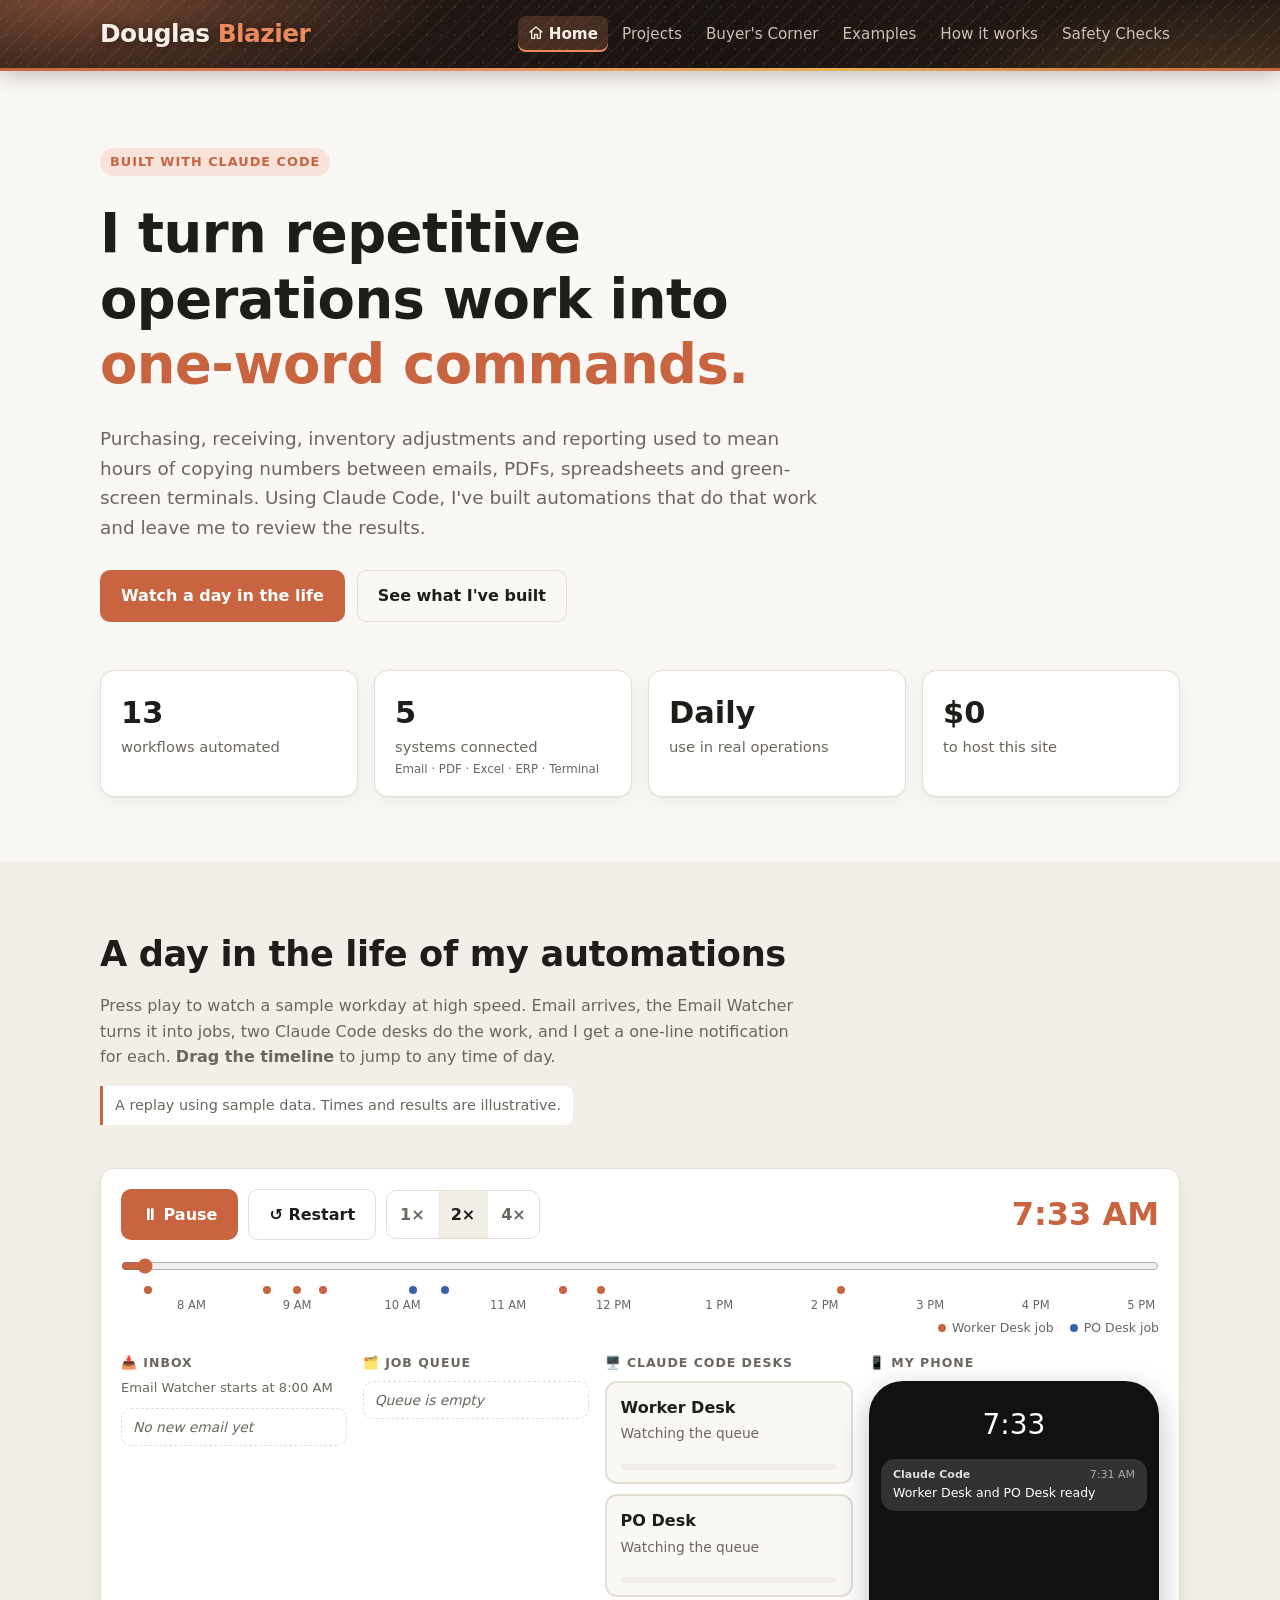
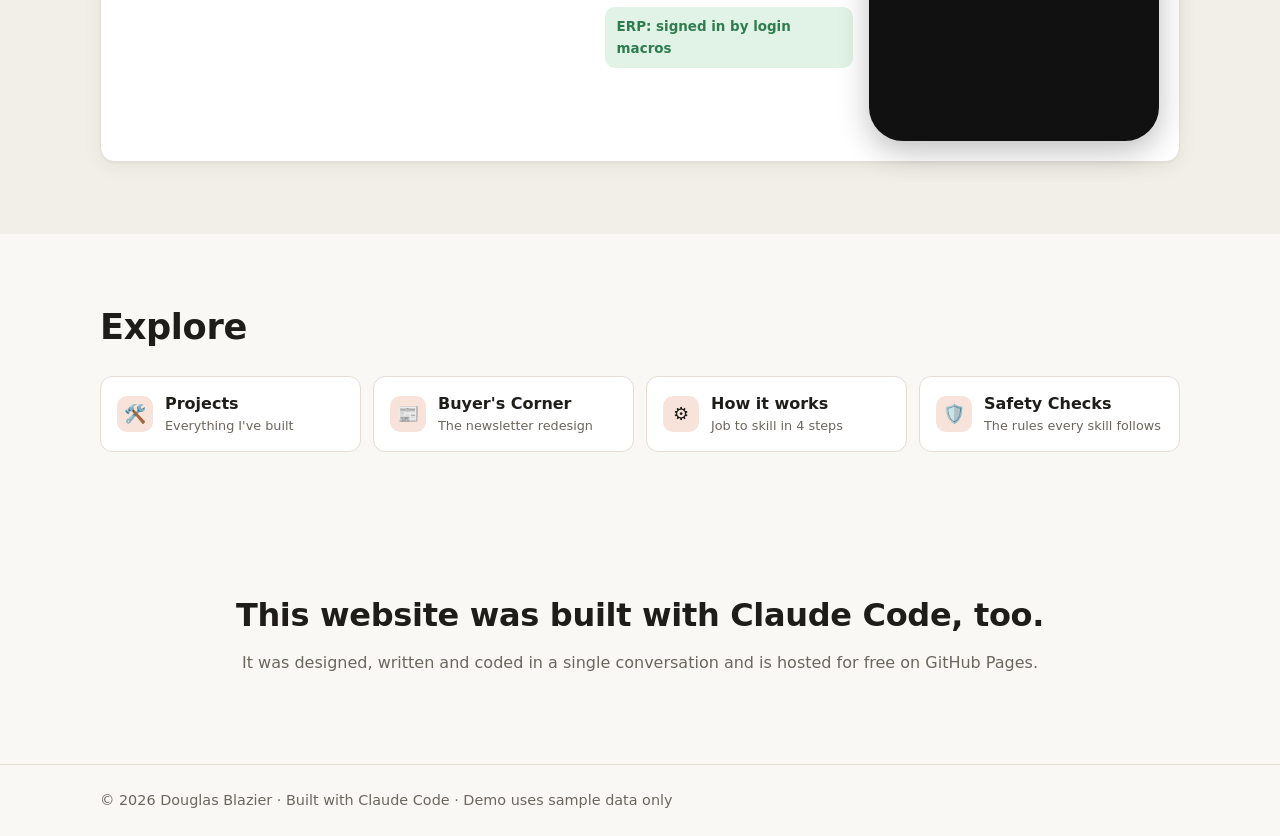
==== commit 3b529a17: "Add files via upload" ====
--- a/index.html
+++ b/index.html
@@ -6,19 +6,26 @@
   <title>Douglas Blazier · Built with Claude Code</title>
   <meta name="description" content="Operations workflows I automated with Claude Code: purchasing, receiving, inventory and reporting.">
   <link rel="icon" href="data:image/svg+xml,<svg xmlns='http://www.w3.org/2000/svg' viewBox='0 0 32 32'><rect width='32' height='32' rx='8' fill='%23c8643f'/><path d='M9 17l5 5 9-11' stroke='white' stroke-width='3.5' fill='none' stroke-linecap='round' stroke-linejoin='round'/></svg>">
-  <link rel="stylesheet" href="style.css?v=20261104b">
+  <link rel="stylesheet" href="style.css?v=20261104c">
+  <script>
+    // Old links like index.html#projects now open the section's own page.
+    (function () {
+      var moved = { "#projects": "projects.html", "#how": "how-it-works.html", "#safety": "safety.html" };
+      if (moved[location.hash]) location.replace(moved[location.hash]);
+    })();
+  </script>
 </head>
 <body>
   <header class="topbar">
     <div class="wrap topbar-inner">
-      <a class="brand" href="#top">Douglas <span>Blazier</span></a>
+      <a class="brand" href="index.html">Douglas <span>Blazier</span></a>
       <nav class="nav" aria-label="Sections">
-        <a href="#top" aria-current="page"><svg class="nav-ico" viewBox="0 0 24 24" aria-hidden="true"><path d="M3 10.5 12 3l9 7.5"/><path d="M5.5 9v11h4.5v-6h4v6h4.5V9"/></svg>Home</a>
-        <a href="#projects">Projects</a>
+        <a href="index.html" aria-current="page"><svg class="nav-ico" viewBox="0 0 24 24" aria-hidden="true"><path d="M3 10.5 12 3l9 7.5"/><path d="M5.5 9v11h4.5v-6h4v6h4.5V9"/></svg>Home</a>
+        <a href="projects.html">Projects</a>
         <a href="buyers-corner.html">Buyer's Corner</a>
         <a href="purchasing.html">Examples</a>
-        <a href="#how">How it works</a>
-        <a href="#safety">Safety Checks</a>
+        <a href="how-it-works.html">How it works</a>
+        <a href="safety.html">Safety Checks</a>
       </nav>
     </div>
   </header>
@@ -36,7 +43,7 @@
         </p>
         <div class="hero-actions">
           <a class="btn btn-primary" href="#demo">Watch a day in the life</a>
-          <a class="btn btn-ghost" href="#projects">See what I've built</a>
+          <a class="btn btn-ghost" href="projects.html">See what I've built</a>
         </div>
         <dl class="stats">
           <div><dt id="stat-count">13</dt><dd>workflows automated</dd></div>
@@ -44,30 +51,6 @@
           <div><dt>Daily</dt><dd>use in real operations</dd></div>
           <div><dt>$0</dt><dd>to host this site</dd></div>
         </dl>
-      </div>
-    </section>
-
-    <!-- Projects -->
-    <section id="projects" class="section">
-      <div class="wrap">
-        <div class="section-head">
-          <h2>What I've built</h2>
-          <p>Each of these is a reusable "skill" I can start with a short command, or automate entirely so that a command isn't necessary.</p>
-        </div>
-        <div class="filters" role="group" aria-label="Filter projects">
-          <button class="chip is-active" data-filter="all">All</button>
-          <button class="chip" data-filter="purchasing">Purchasing &amp; receiving</button>
-          <button class="chip" data-filter="inventory">Inventory</button>
-          <button class="chip" data-filter="reporting">Reporting</button>
-          <button class="chip" data-filter="daily">Daily operations</button>
-        </div>
-        <div class="grid" id="project-grid"><!-- filled by app.js --></div>
-        <div class="area-links">
-          <a class="area-link" href="purchasing.html"><span class="card-icon" aria-hidden="true">🧾</span><span>Purchasing &amp; Receiving<small>Examples and screenshots</small></span></a>
-          <a class="area-link" href="inventory.html"><span class="card-icon" aria-hidden="true">📦</span><span>Inventory<small>Examples and screenshots</small></span></a>
-          <a class="area-link" href="reporting.html"><span class="card-icon" aria-hidden="true">⚖️</span><span>Reporting<small>Examples and screenshots</small></span></a>
-          <a class="area-link" href="daily-operations.html"><span class="card-icon" aria-hidden="true">🖥️</span><span>Daily Operations<small>Examples and screenshots</small></span></a>
-        </div>
       </div>
     </section>
 
@@ -131,80 +114,18 @@
       </div>
     </section>
 
-    <!-- How it works -->
-    <section id="how" class="section">
+    <!-- Links to the other pages -->
+    <section class="section">
       <div class="wrap">
         <div class="section-head">
-          <h2>How it works</h2>
-          <p>No programming background needed. You describe the job in plain English, and Claude Code builds and runs it.</p>
+          <h2>Explore</h2>
         </div>
-        <ol class="steps">
-          <li>
-            <span class="step-num">1</span>
-            <h3>Describe the job</h3>
-            <p>I explain the task the way I'd train a new hire: where the files come from, what to check and what "done" looks like.</p>
-          </li>
-          <li>
-            <span class="step-num">2</span>
-            <h3>Claude builds a skill</h3>
-            <p>Claude Code writes the steps, scripts and rules into a reusable skill that reads emails, PDFs and spreadsheets and can drive desktop apps.</p>
-          </li>
-          <li>
-            <span class="step-num">3</span>
-            <h3>Run it on real work</h3>
-            <p>I run the skill on that day's documents. It does the tedious part and shows me anything that needs a person's judgment.</p>
-          </li>
-          <li>
-            <span class="step-num">4</span>
-            <h3>Refine and repeat</h3>
-            <p>When something's off, I say so and the skill improves. It soon becomes a one-word command I use every day.</p>
-          </li>
-        </ol>
-      </div>
-    </section>
-
-    <!-- Built-in safety checks -->
-    <section id="safety" class="section section-alt">
-      <div class="wrap">
-        <div class="section-head">
-          <h2>Built-in safety checks</h2>
-          <p>Automation is only useful if it can be trusted. Every skill follows the same ground rules, so a fast mistake never replaces a slow, correct job.</p>
+        <div class="area-links">
+          <a class="area-link" href="projects.html"><span class="card-icon" aria-hidden="true">🛠️</span><span>Projects<small>Everything I've built</small></span></a>
+          <a class="area-link" href="buyers-corner.html"><span class="card-icon" aria-hidden="true">📰</span><span>Buyer's Corner<small>The newsletter redesign</small></span></a>
+          <a class="area-link" href="how-it-works.html"><span class="card-icon" aria-hidden="true">⚙️</span><span>How it works<small>Job to skill in 4 steps</small></span></a>
+          <a class="area-link" href="safety.html"><span class="card-icon" aria-hidden="true">🛡️</span><span>Safety Checks<small>The rules every skill follows</small></span></a>
         </div>
-        <div class="safety">
-          <article class="safe-card">
-            <div class="safe-icon" aria-hidden="true"><svg viewBox="0 0 24 24"><circle cx="12" cy="12" r="9"/><path d="m8 12.5 2.8 2.8L16.5 9.5"/></svg></div>
-            <div>
-              <h3>Numbers must match</h3>
-              <p>Before anything is keyed, totals are checked against the source document: the credit register, the count sheet or the vendor confirmation. If they don't match, the job stops.</p>
-              <div class="safe-eg"><span>Example</span>Register total 42 cases = sheet total 42 cases ✓</div>
-            </div>
-          </article>
-          <article class="safe-card">
-            <div class="safe-icon" aria-hidden="true"><svg viewBox="0 0 24 24"><path d="M4 5.5A1.5 1.5 0 0 1 5.5 4h13A1.5 1.5 0 0 1 20 5.5v9a1.5 1.5 0 0 1-1.5 1.5H10l-4.5 4v-4h0A1.5 1.5 0 0 1 4 14.5z"/><path d="M10 8.6a2 2 0 1 1 2.8 1.9c-.5.2-.8.6-.8 1.1v.3"/><path d="M12 13.6h.01"/></svg></div>
-            <div>
-              <h3>Asks instead of guessing</h3>
-              <p>Hard-to-read handwriting, an item that isn't in the system or anything outside the rules becomes a question for me, never a guess.</p>
-              <div class="safe-eg"><span>Example</span>"Row 7 could be 18 or 13. Which is it?"</div>
-            </div>
-          </article>
-          <article class="safe-card">
-            <div class="safe-icon" aria-hidden="true"><svg viewBox="0 0 24 24"><path d="M2.5 12S6 5.5 12 5.5 21.5 12 21.5 12 18 18.5 12 18.5 2.5 12 2.5 12z"/><circle cx="12" cy="12" r="3"/></svg></div>
-            <div>
-              <h3>I review the results</h3>
-              <p>Results come back as a short summary or a marked-up PDF that I check. Nothing goes to a vendor or a coworker on its own.</p>
-              <div class="safe-eg"><span>Example</span>PO 230301: 2 price differences marked for review</div>
-            </div>
-          </article>
-          <article class="safe-card">
-            <div class="safe-icon" aria-hidden="true"><svg viewBox="0 0 24 24"><rect x="5" y="4" width="14" height="17" rx="2"/><path d="M9 4V3h6v1"/><path d="M8.5 10h7M8.5 13.5h7M8.5 17h4"/></svg></div>
-            <div>
-              <h3>Every run is logged</h3>
-              <p>Each job records what it read, what it keyed and the result, so any number can be traced back to where it came from.</p>
-              <div class="safe-eg"><span>Example</span>9:36 AM · NT · 4 posted · 1 skipped · totals match</div>
-            </div>
-          </article>
-        </div>
-        <p class="note safe-note">Examples use sample data.</p>
       </div>
     </section>
 
@@ -222,7 +143,7 @@
     </div>
   </footer>
 
-  <script src="app.js?v=20261104b"></script>
-  <script src="day-replay.js?v=20261104b"></script>
+  <script src="app.js?v=20261104c"></script>
+  <script src="day-replay.js?v=20261104c"></script>
 </body>
 </html>
--- a/style.css
+++ b/style.css
@@ -353,6 +353,7 @@
 .nav a[aria-current="page"] { color: var(--bar-text); background: rgba(236, 138, 94, .2); box-shadow: inset 0 -2px 0 var(--bar-accent); font-weight: 700; }
 .nav a[aria-current="page"]:hover { background: rgba(236, 138, 94, .32); }
 .page-hero { padding: 56px 0 40px; border-bottom: 1px solid var(--line); }
+.page-hero + .section { padding-top: 40px; }
 .crumbs { font-size: .9rem; color: var(--muted); margin-bottom: 14px; }
 .crumbs a { color: var(--muted); }
 .page-hero h1 { font-size: clamp(2rem, 4.5vw, 3rem); display: flex; align-items: center; gap: 14px; }
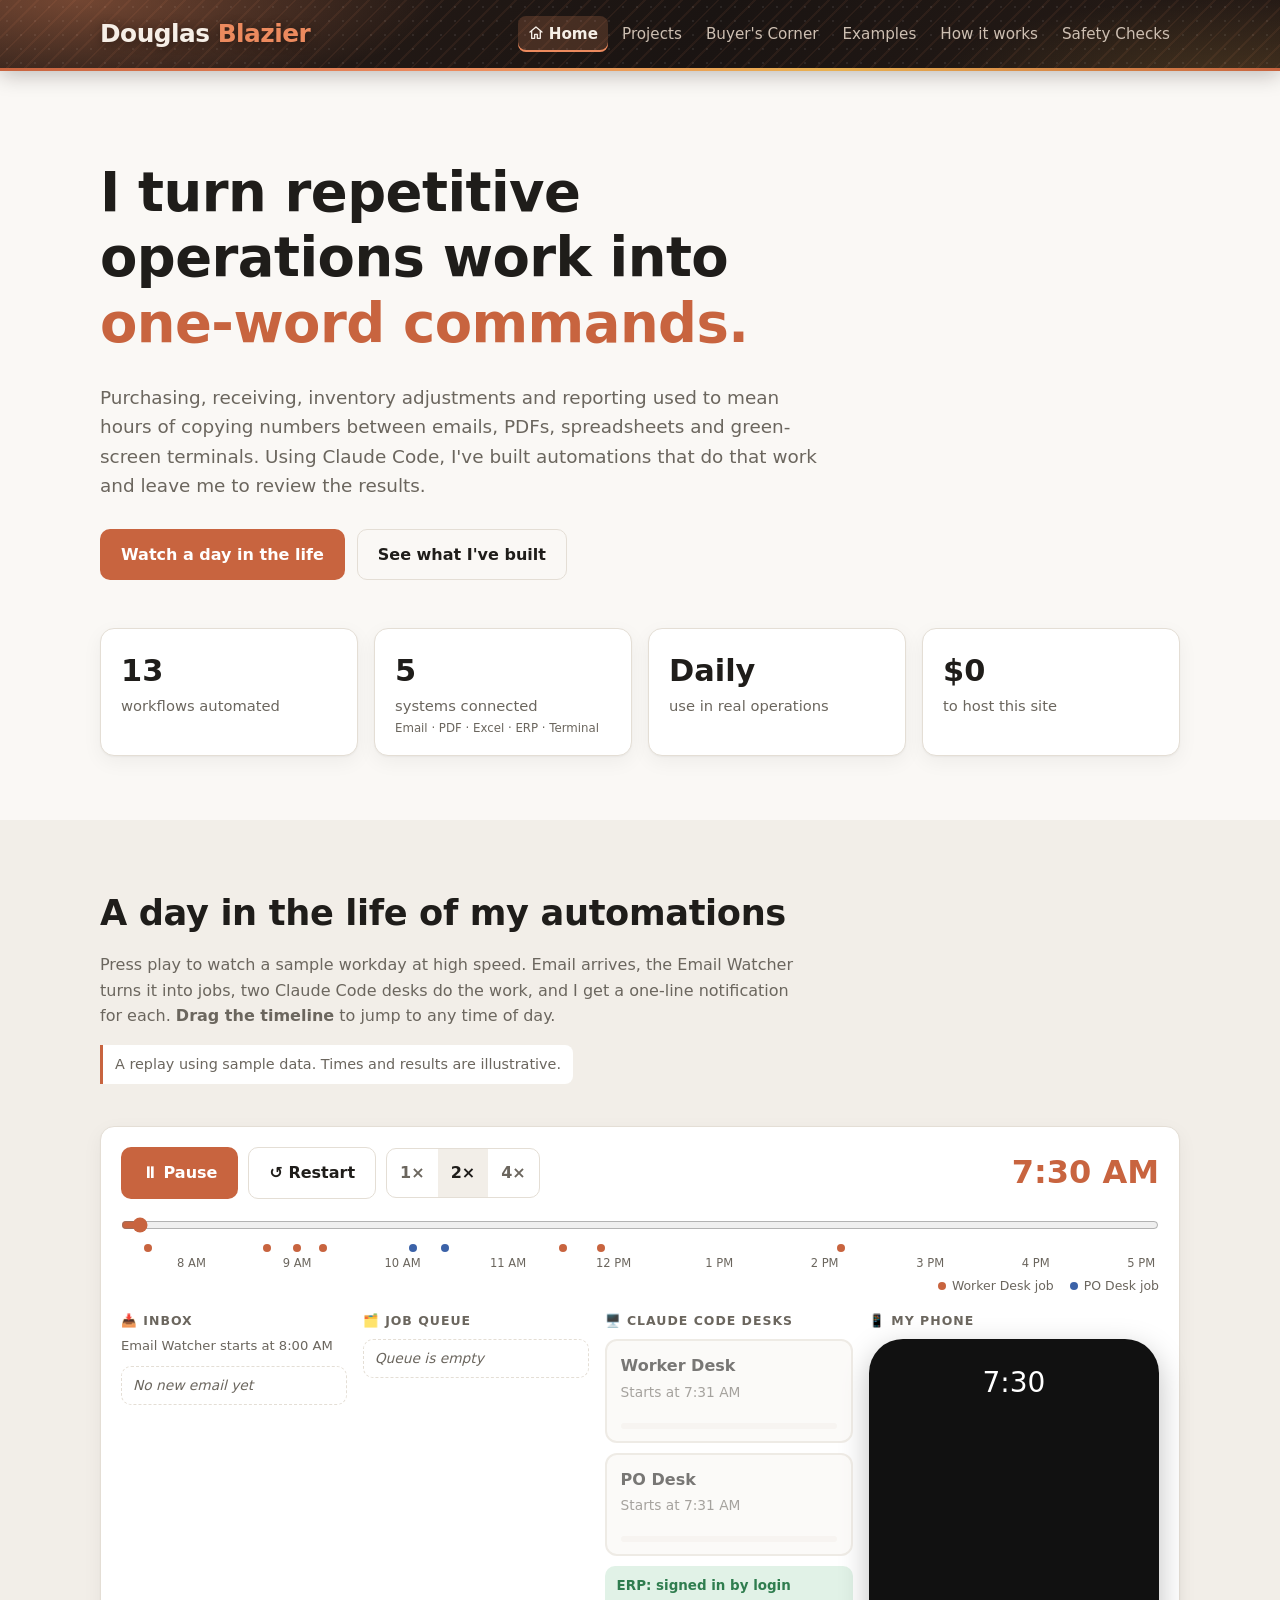
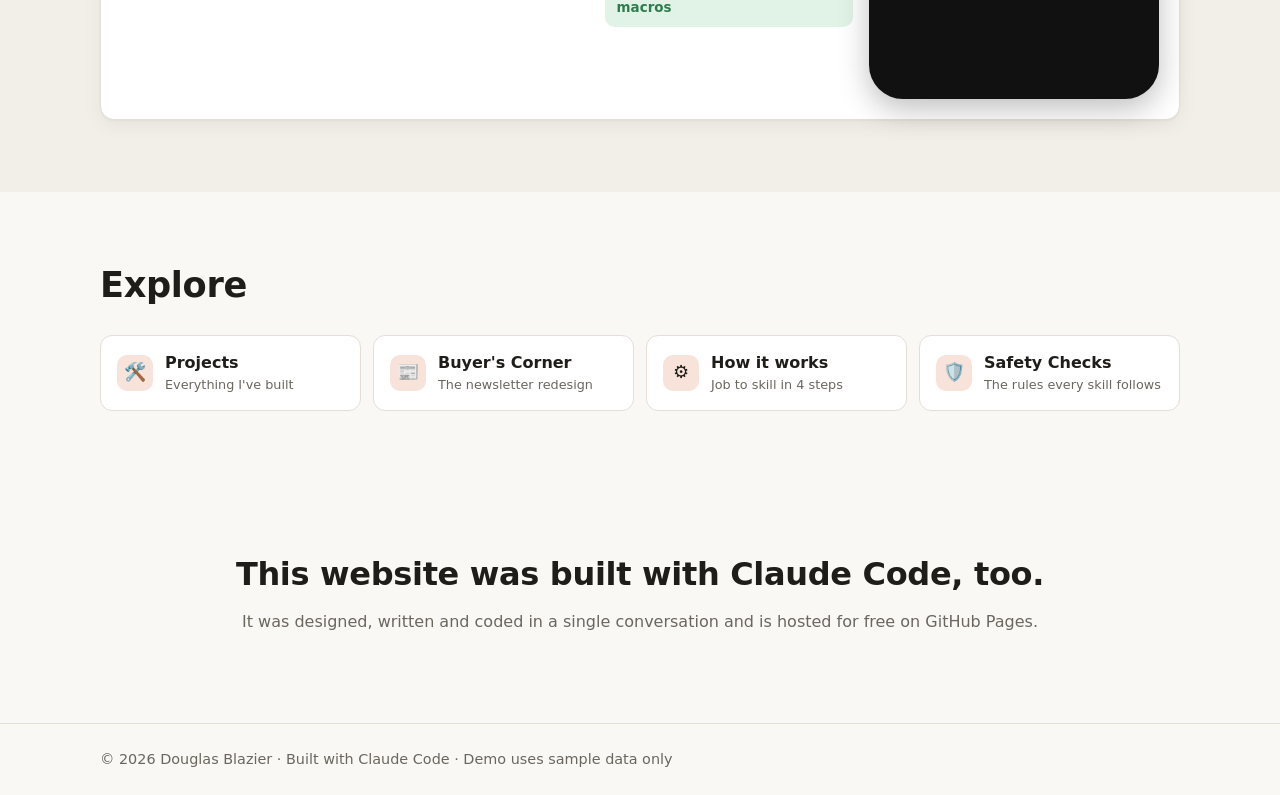
==== commit 6cba855e: "Add files via upload" ====
--- a/index.html
+++ b/index.html
@@ -34,7 +34,6 @@
     <!-- Hero -->
     <section class="hero">
       <div class="wrap">
-        <p class="eyebrow">Built with Claude Code</p>
         <h1>I turn repetitive operations work into <span class="accent">one-word commands.</span></h1>
         <p class="lead">
           Purchasing, receiving, inventory adjustments and reporting used to mean hours of
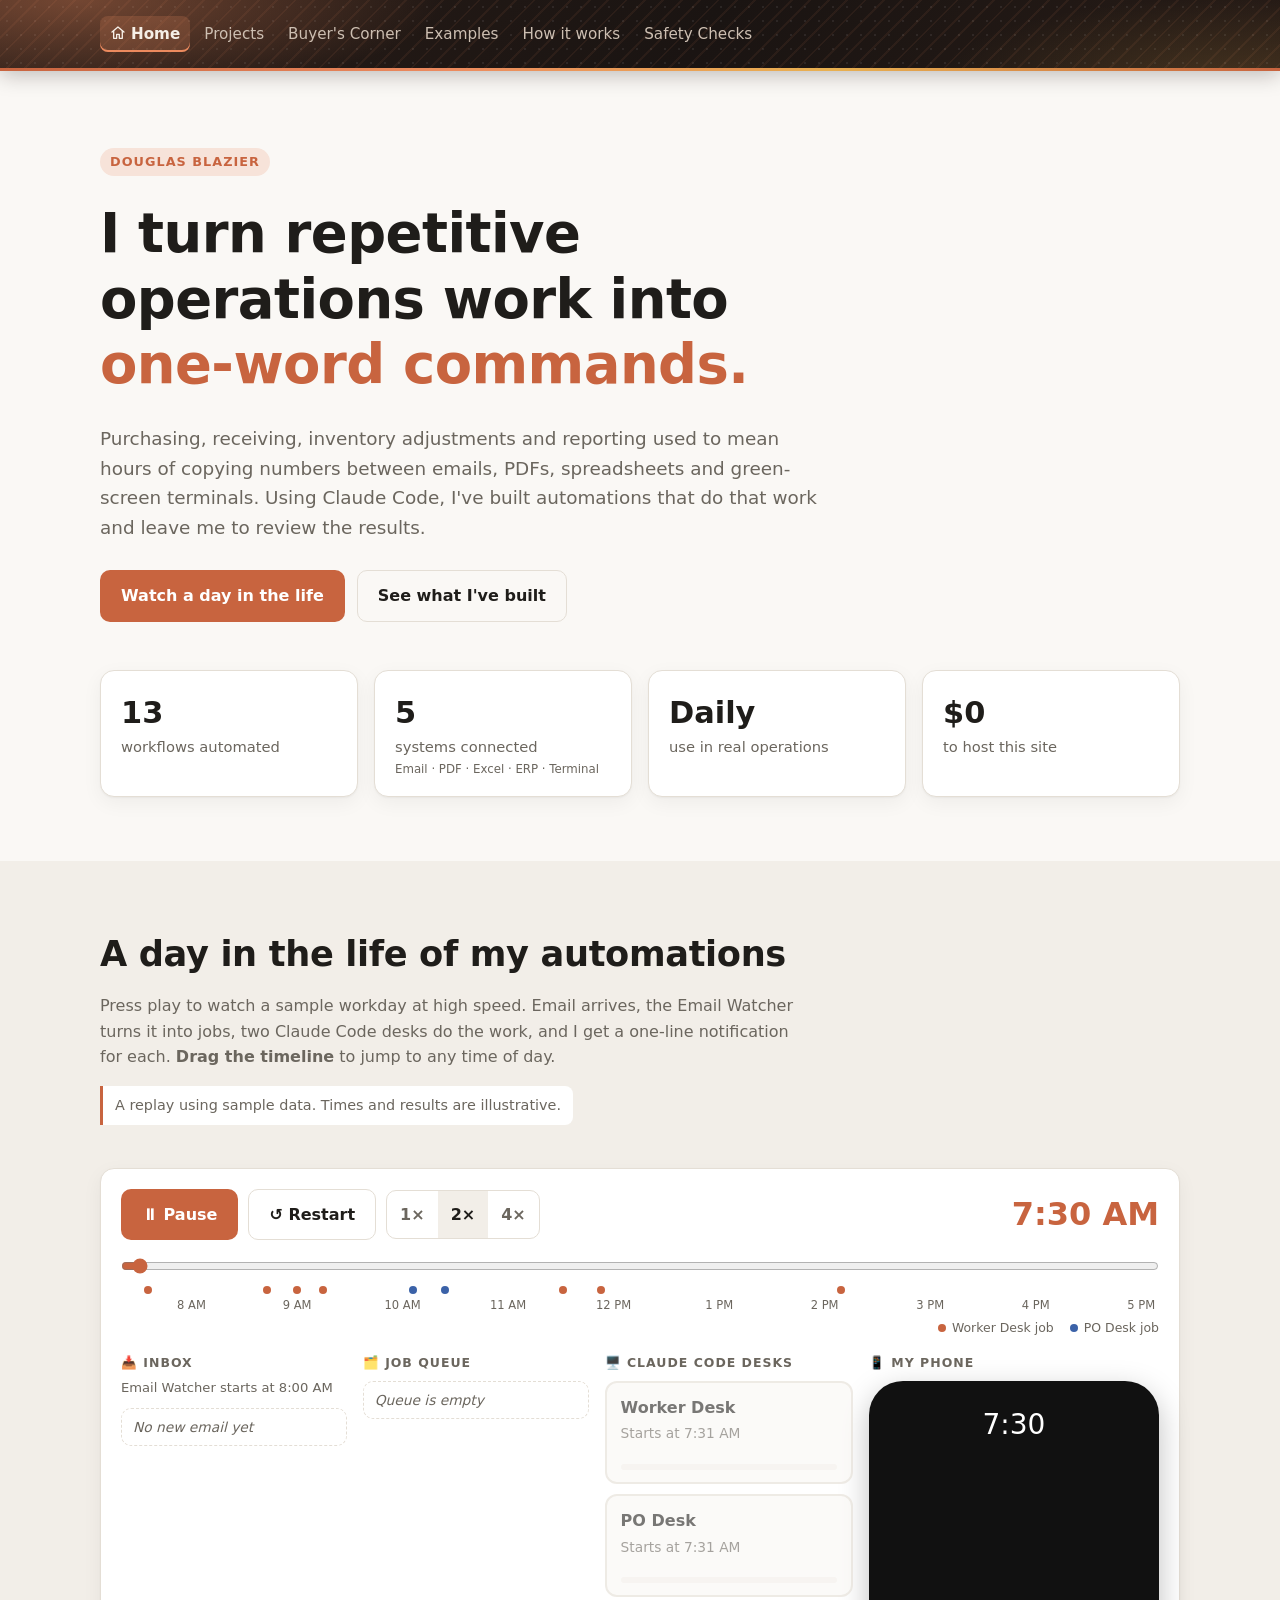
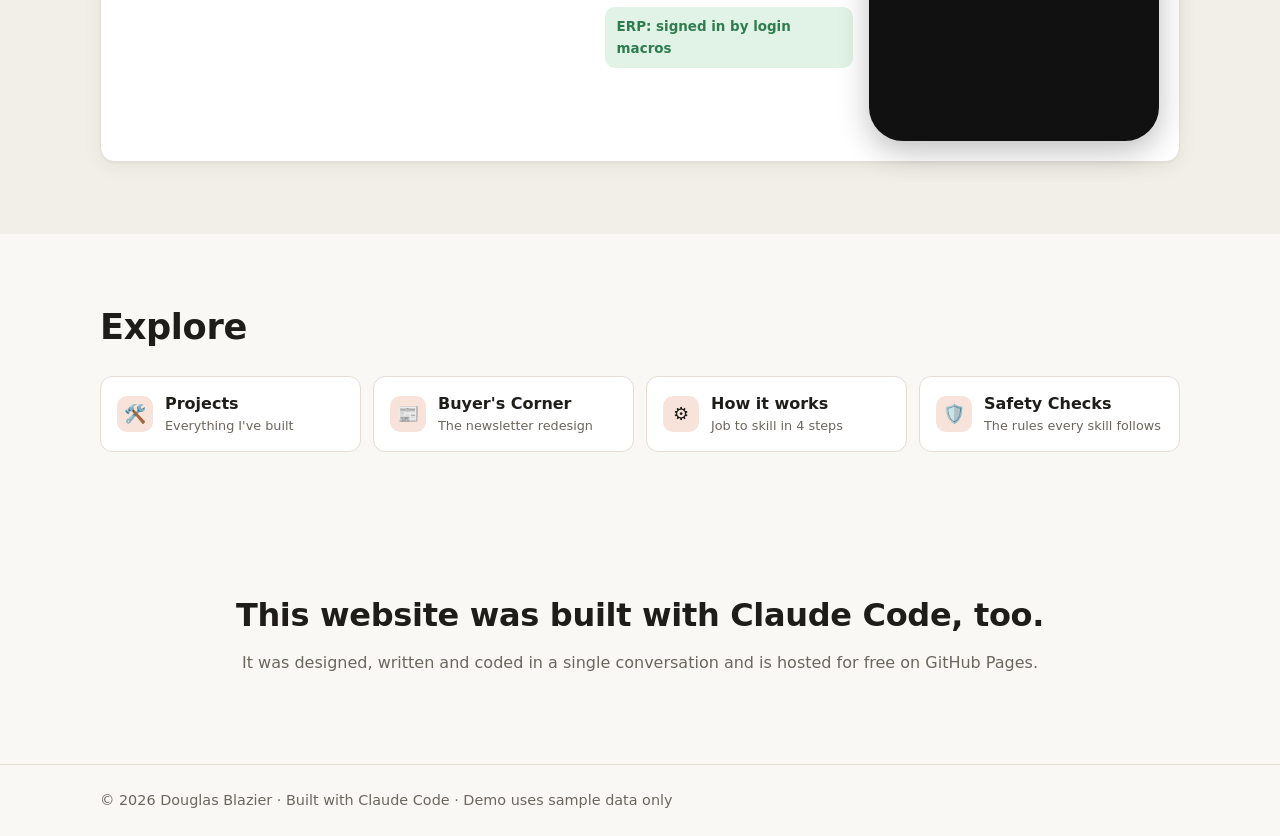
==== commit e41340f3: "Add files via upload" ====
--- a/index.html
+++ b/index.html
@@ -18,7 +18,6 @@
 <body>
   <header class="topbar">
     <div class="wrap topbar-inner">
-      <a class="brand" href="index.html">Douglas <span>Blazier</span></a>
       <nav class="nav" aria-label="Sections">
         <a href="index.html" aria-current="page"><svg class="nav-ico" viewBox="0 0 24 24" aria-hidden="true"><path d="M3 10.5 12 3l9 7.5"/><path d="M5.5 9v11h4.5v-6h4v6h4.5V9"/></svg>Home</a>
         <a href="projects.html">Projects</a>
@@ -34,6 +33,7 @@
     <!-- Hero -->
     <section class="hero">
       <div class="wrap">
+        <p class="eyebrow">Douglas Blazier</p>
         <h1>I turn repetitive operations work into <span class="accent">one-word commands.</span></h1>
         <p class="lead">
           Purchasing, receiving, inventory adjustments and reporting used to mean hours of
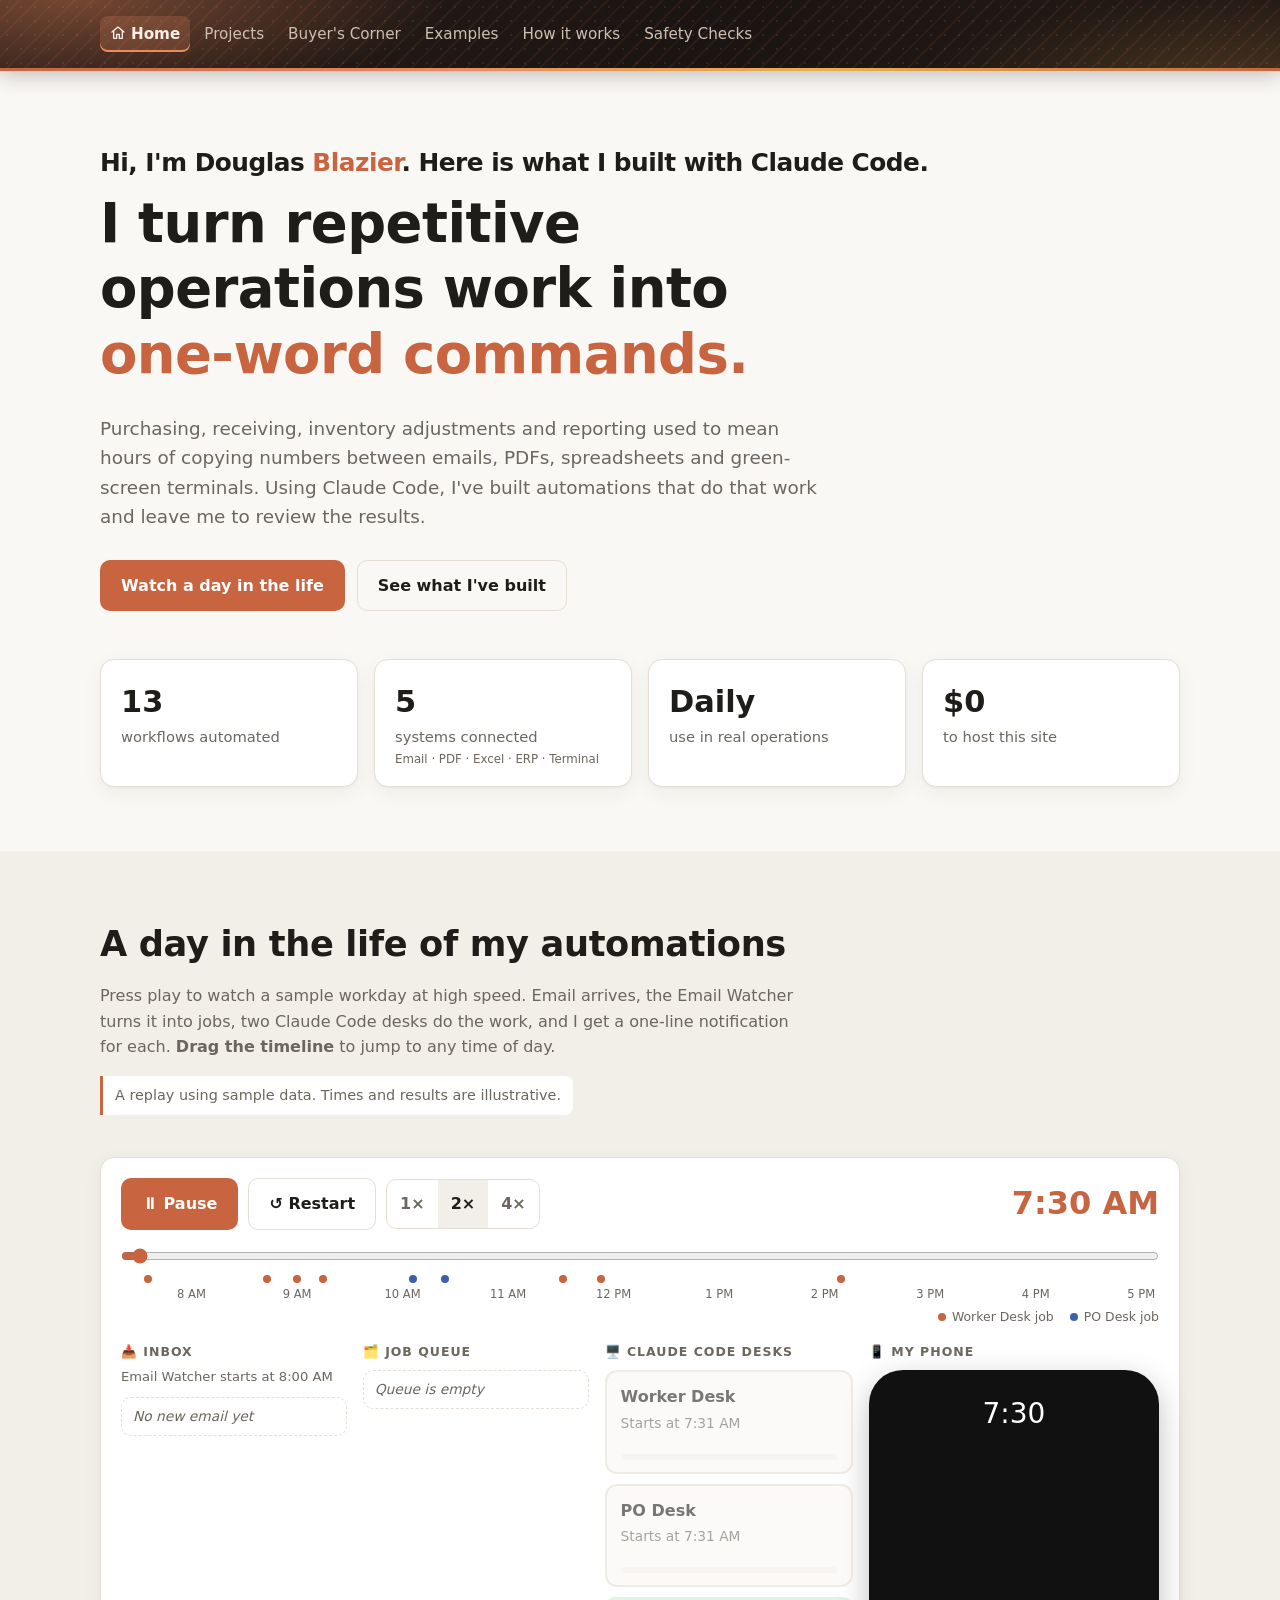
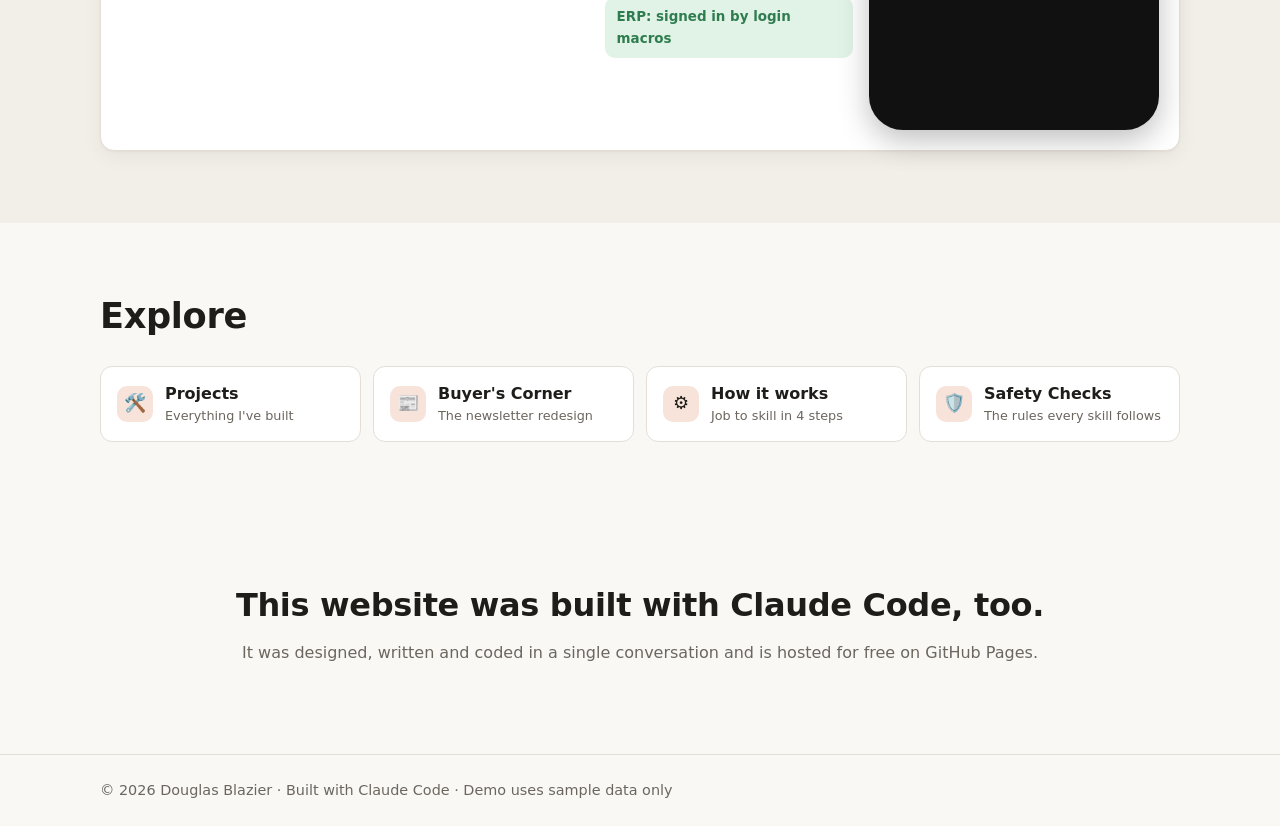
==== commit c97e9802: "Add files via upload" ====
--- a/index.html
+++ b/index.html
@@ -6,7 +6,7 @@
   <title>Douglas Blazier · Built with Claude Code</title>
   <meta name="description" content="Operations workflows I automated with Claude Code: purchasing, receiving, inventory and reporting.">
   <link rel="icon" href="data:image/svg+xml,<svg xmlns='http://www.w3.org/2000/svg' viewBox='0 0 32 32'><rect width='32' height='32' rx='8' fill='%23c8643f'/><path d='M9 17l5 5 9-11' stroke='white' stroke-width='3.5' fill='none' stroke-linecap='round' stroke-linejoin='round'/></svg>">
-  <link rel="stylesheet" href="style.css?v=20261104c">
+  <link rel="stylesheet" href="style.css?v=20261105a">
   <script>
     // Old links like index.html#projects now open the section's own page.
     (function () {
@@ -33,7 +33,7 @@
     <!-- Hero -->
     <section class="hero">
       <div class="wrap">
-        <p class="eyebrow">Douglas Blazier</p>
+        <p class="hello">Hi, I'm Douglas <span>Blazier</span>. Here is what I built with Claude Code.</p>
         <h1>I turn repetitive operations work into <span class="accent">one-word commands.</span></h1>
         <p class="lead">
           Purchasing, receiving, inventory adjustments and reporting used to mean hours of
@@ -142,7 +142,7 @@
     </div>
   </footer>
 
-  <script src="app.js?v=20261104c"></script>
-  <script src="day-replay.js?v=20261104c"></script>
+  <script src="app.js?v=20261105a"></script>
+  <script src="day-replay.js?v=20261105a"></script>
 </body>
 </html>
--- a/style.css
+++ b/style.css
@@ -133,6 +133,10 @@
   display: inline-block; font-size: .8rem; font-weight: 700; text-transform: uppercase; letter-spacing: .08em;
   color: var(--accent); background: var(--accent-soft); padding: 4px 10px; border-radius: 999px;
 }
+/* Greeting above the headline, in the same font the name used in the top bar */
+.hello { font-size: 1.55rem; font-weight: 800; letter-spacing: -.02em; line-height: 1.25; margin: 0; color: var(--text); }
+.hello span { color: var(--accent); }
+@media (max-width: 600px) { .hello { font-size: 1.4rem; } }
 .hero h1 { font-size: clamp(2rem, 5vw, 3.4rem); max-width: 18ch; margin-top: 12px; }
 .accent { color: var(--accent); }
 .lead { font-size: 1.15rem; color: var(--muted); max-width: 62ch; }
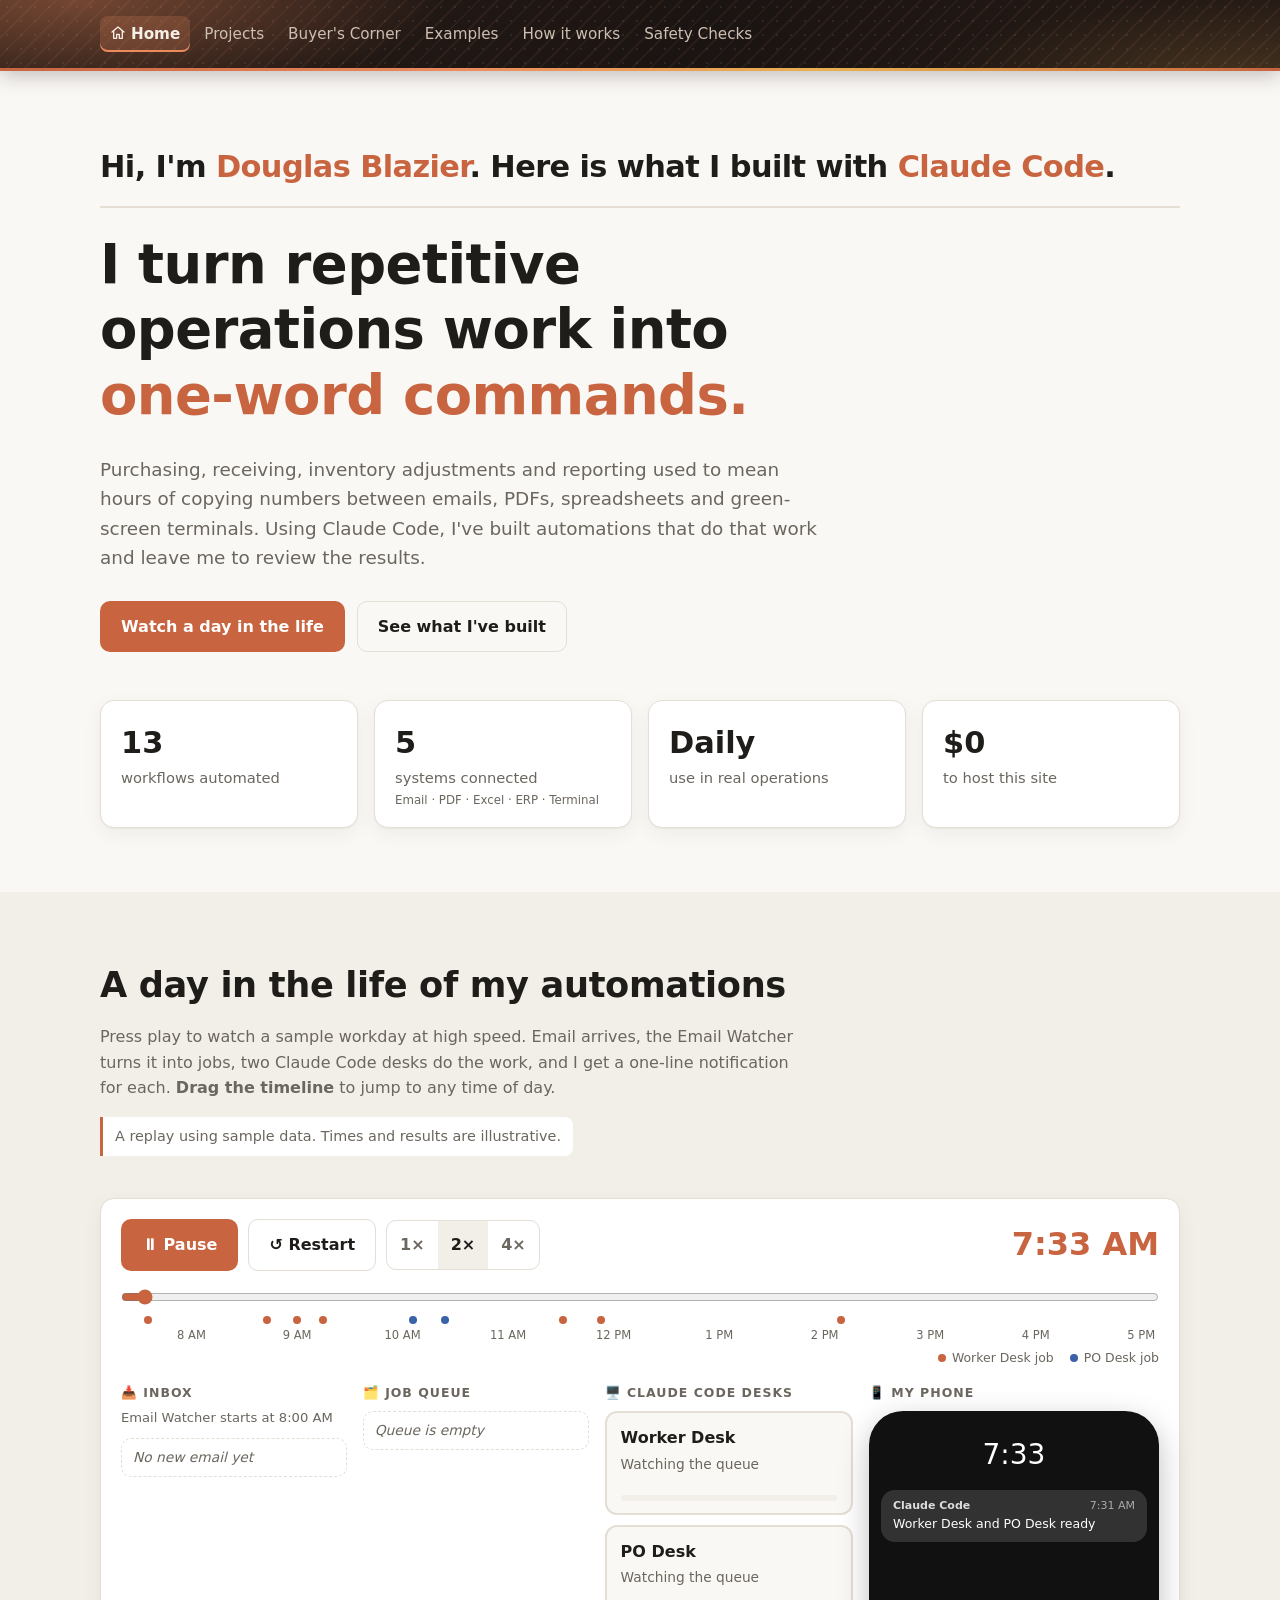
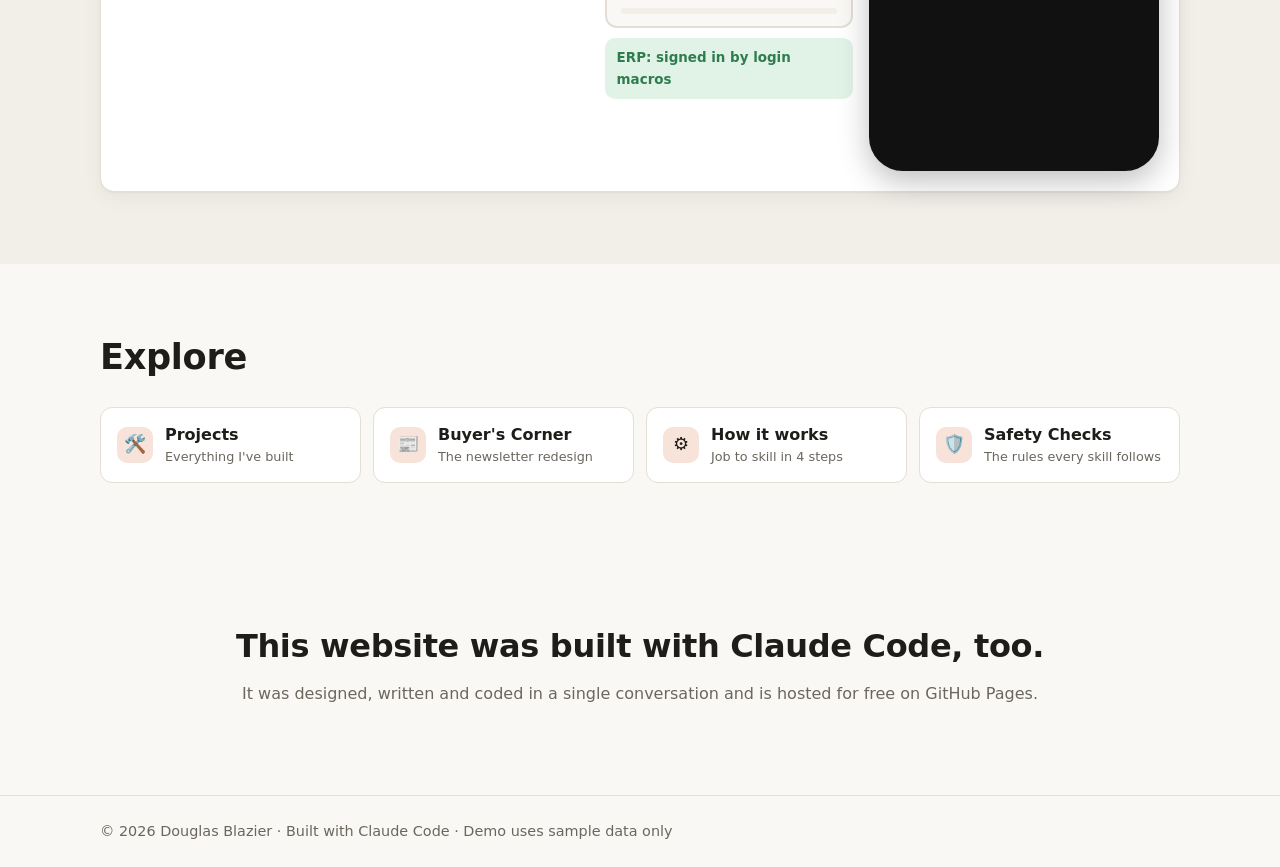
==== commit a7bca4bc: "Add files via upload" ====
--- a/index.html
+++ b/index.html
@@ -6,7 +6,7 @@
   <title>Douglas Blazier · Built with Claude Code</title>
   <meta name="description" content="Operations workflows I automated with Claude Code: purchasing, receiving, inventory and reporting.">
   <link rel="icon" href="data:image/svg+xml,<svg xmlns='http://www.w3.org/2000/svg' viewBox='0 0 32 32'><rect width='32' height='32' rx='8' fill='%23c8643f'/><path d='M9 17l5 5 9-11' stroke='white' stroke-width='3.5' fill='none' stroke-linecap='round' stroke-linejoin='round'/></svg>">
-  <link rel="stylesheet" href="style.css?v=20261105a">
+  <link rel="stylesheet" href="style.css?v=20261106a">
   <script>
     // Old links like index.html#projects now open the section's own page.
     (function () {
@@ -33,7 +33,7 @@
     <!-- Hero -->
     <section class="hero">
       <div class="wrap">
-        <p class="hello">Hi, I'm Douglas <span>Blazier</span>. Here is what I built with Claude Code.</p>
+        <p class="hello">Hi, I'm <span>Douglas Blazier</span>. Here is what I built with <span>Claude Code</span>.</p>
         <h1>I turn repetitive operations work into <span class="accent">one-word commands.</span></h1>
         <p class="lead">
           Purchasing, receiving, inventory adjustments and reporting used to mean hours of
@@ -142,7 +142,7 @@
     </div>
   </footer>
 
-  <script src="app.js?v=20261105a"></script>
-  <script src="day-replay.js?v=20261105a"></script>
+  <script src="app.js?v=20261106a"></script>
+  <script src="day-replay.js?v=20261106a"></script>
 </body>
 </html>
--- a/style.css
+++ b/style.css
@@ -134,9 +134,12 @@
   color: var(--accent); background: var(--accent-soft); padding: 4px 10px; border-radius: 999px;
 }
 /* Greeting above the headline, in the same font the name used in the top bar */
-.hello { font-size: 1.55rem; font-weight: 800; letter-spacing: -.02em; line-height: 1.25; margin: 0; color: var(--text); }
+.hello {
+  font-size: 1.9rem; font-weight: 800; letter-spacing: -.02em; line-height: 1.25; color: var(--text);
+  margin: 0 0 24px; padding-bottom: 20px; border-bottom: 2px solid var(--line);
+}
 .hello span { color: var(--accent); }
-@media (max-width: 600px) { .hello { font-size: 1.4rem; } }
+@media (max-width: 600px) { .hello { font-size: 1.6rem; margin-bottom: 18px; padding-bottom: 16px; } }
 .hero h1 { font-size: clamp(2rem, 5vw, 3.4rem); max-width: 18ch; margin-top: 12px; }
 .accent { color: var(--accent); }
 .lead { font-size: 1.15rem; color: var(--muted); max-width: 62ch; }
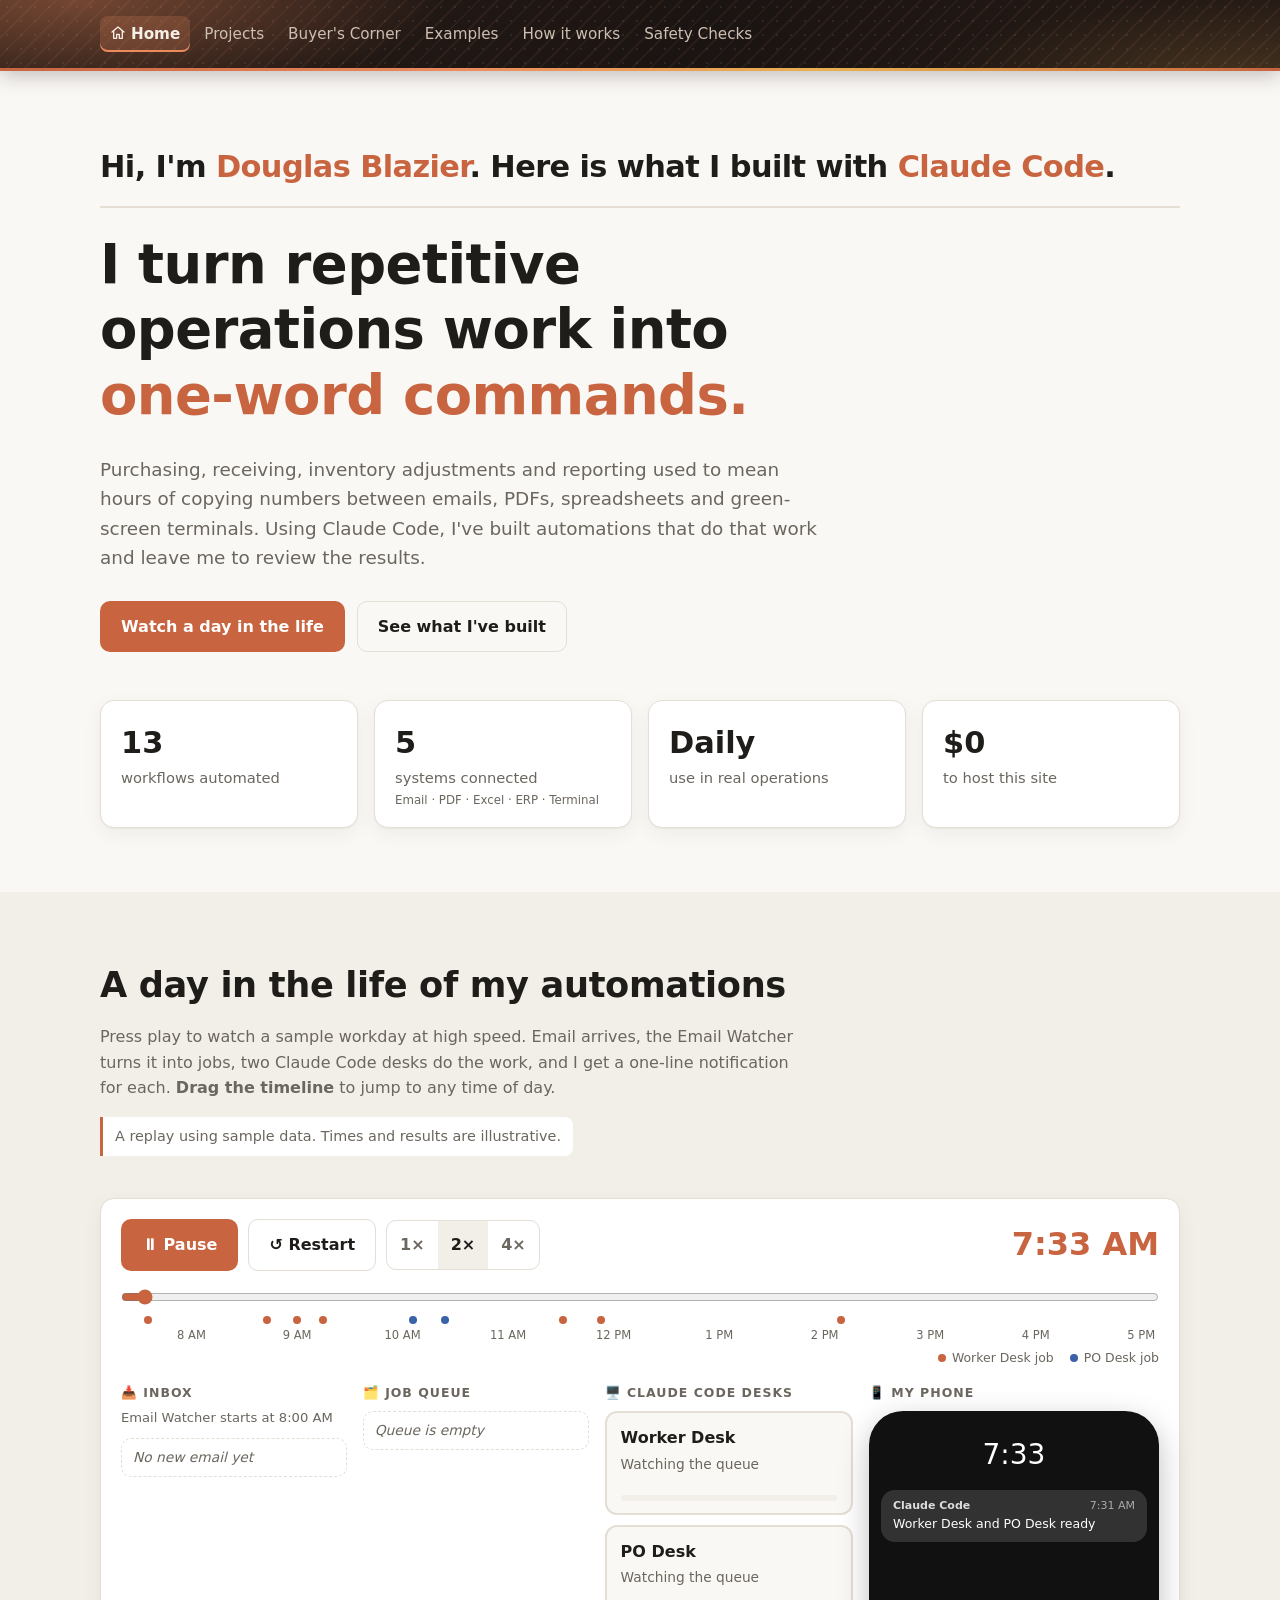
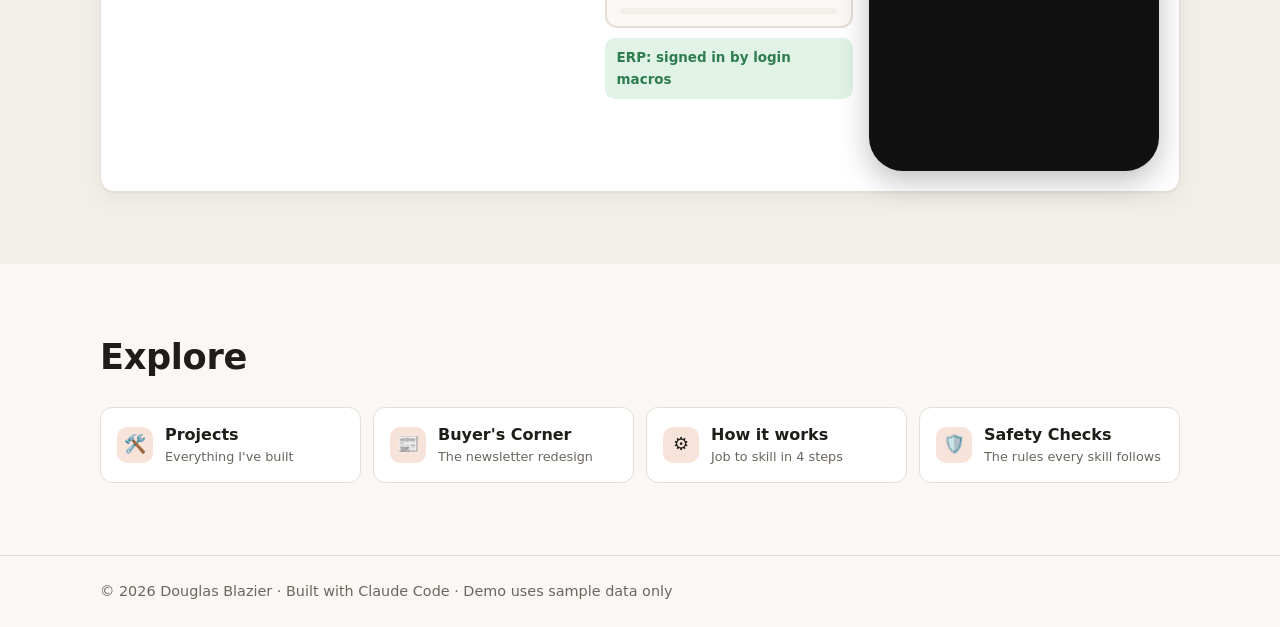
==== commit 1a243b40: "Add files via upload" ====
--- a/index.html
+++ b/index.html
@@ -128,12 +128,6 @@
       </div>
     </section>
 
-    <section class="section cta">
-      <div class="wrap">
-        <h2>This website was built with Claude Code, too.</h2>
-        <p>It was designed, written and coded in a single conversation and is hosted for free on GitHub Pages.</p>
-      </div>
-    </section>
   </main>
 
   <footer class="footer">
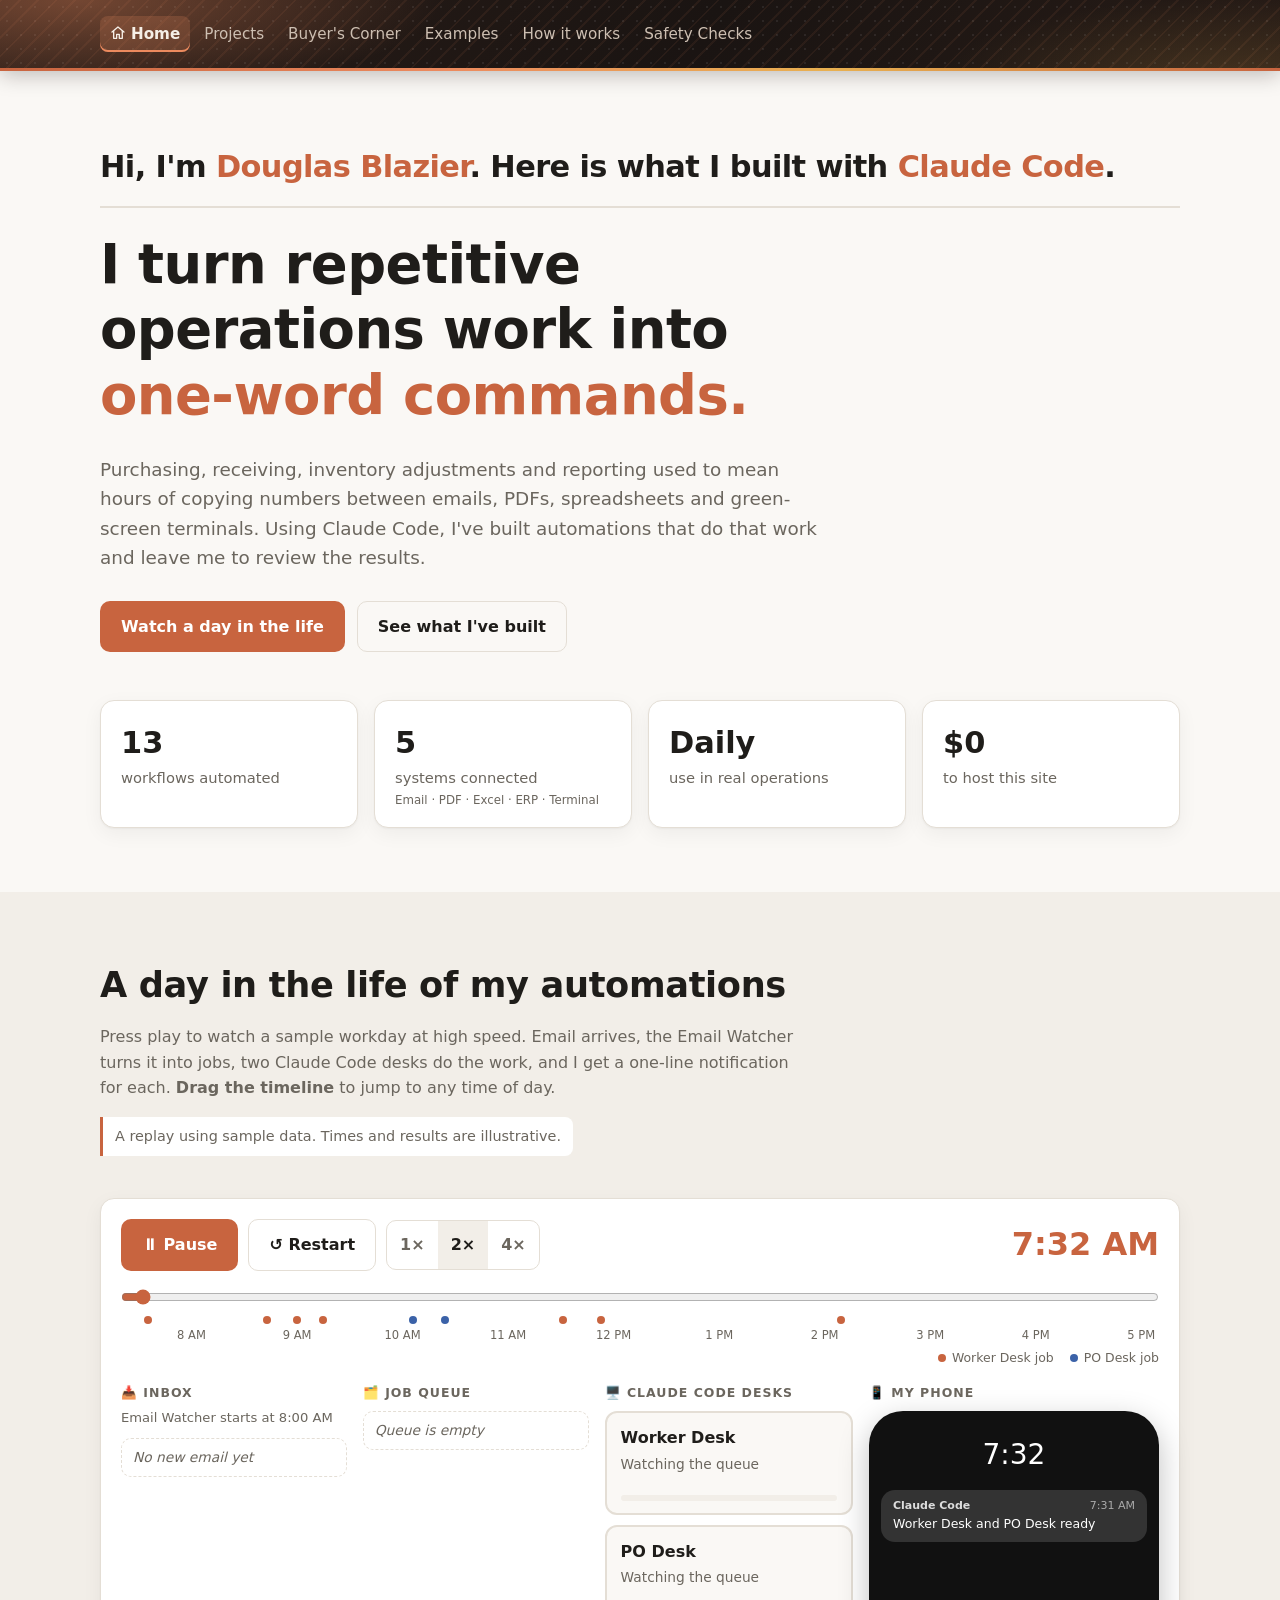
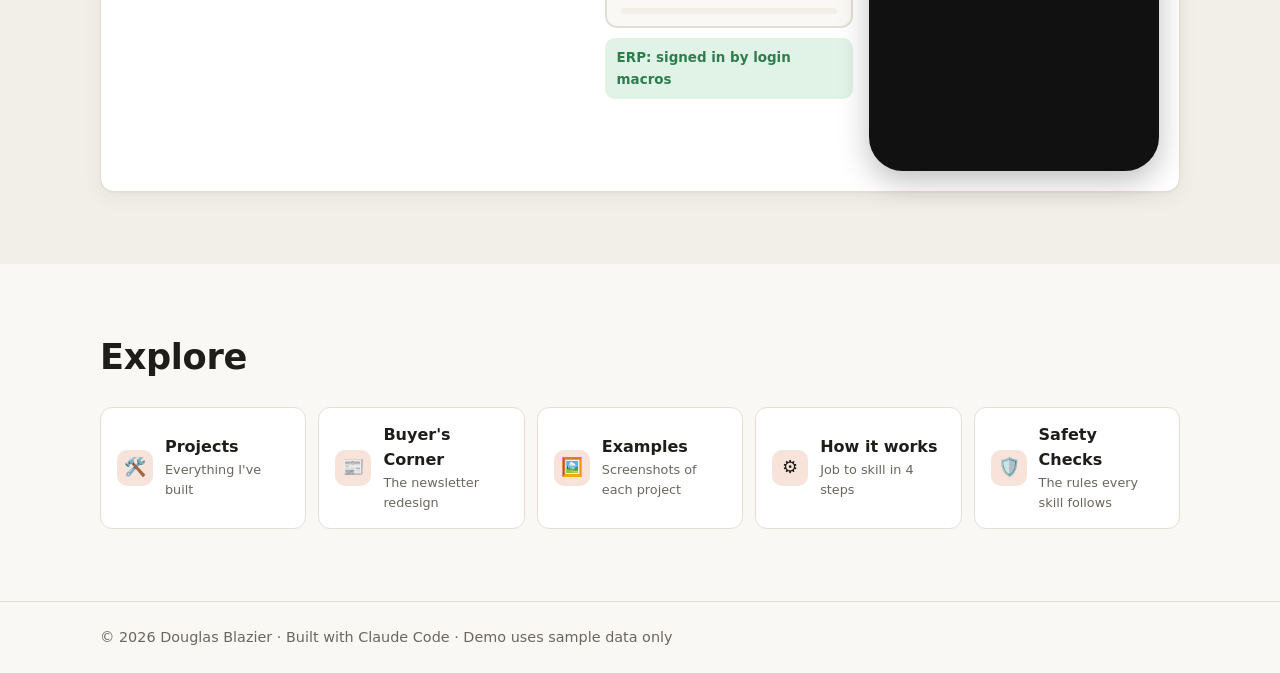
==== commit dfd4422f: "Add files via upload" ====
--- a/index.html
+++ b/index.html
@@ -6,7 +6,7 @@
   <title>Douglas Blazier · Built with Claude Code</title>
   <meta name="description" content="Operations workflows I automated with Claude Code: purchasing, receiving, inventory and reporting.">
   <link rel="icon" href="data:image/svg+xml,<svg xmlns='http://www.w3.org/2000/svg' viewBox='0 0 32 32'><rect width='32' height='32' rx='8' fill='%23c8643f'/><path d='M9 17l5 5 9-11' stroke='white' stroke-width='3.5' fill='none' stroke-linecap='round' stroke-linejoin='round'/></svg>">
-  <link rel="stylesheet" href="style.css?v=20261106a">
+  <link rel="stylesheet" href="style.css?v=20261106b">
   <script>
     // Old links like index.html#projects now open the section's own page.
     (function () {
@@ -119,9 +119,10 @@
         <div class="section-head">
           <h2>Explore</h2>
         </div>
-        <div class="area-links">
+        <div class="area-links explore-links">
           <a class="area-link" href="projects.html"><span class="card-icon" aria-hidden="true">🛠️</span><span>Projects<small>Everything I've built</small></span></a>
           <a class="area-link" href="buyers-corner.html"><span class="card-icon" aria-hidden="true">📰</span><span>Buyer's Corner<small>The newsletter redesign</small></span></a>
+          <a class="area-link" href="purchasing.html"><span class="card-icon" aria-hidden="true">🖼️</span><span>Examples<small>Screenshots of each project</small></span></a>
           <a class="area-link" href="how-it-works.html"><span class="card-icon" aria-hidden="true">⚙️</span><span>How it works<small>Job to skill in 4 steps</small></span></a>
           <a class="area-link" href="safety.html"><span class="card-icon" aria-hidden="true">🛡️</span><span>Safety Checks<small>The rules every skill follows</small></span></a>
         </div>
@@ -136,7 +137,7 @@
     </div>
   </footer>
 
-  <script src="app.js?v=20261106a"></script>
-  <script src="day-replay.js?v=20261106a"></script>
+  <script src="app.js?v=20261106b"></script>
+  <script src="day-replay.js?v=20261106b"></script>
 </body>
 </html>
--- a/style.css
+++ b/style.css
@@ -329,7 +329,7 @@
 @media (max-width: 1050px) { .day-grid { grid-template-columns: 1fr 1fr; } }
 @media (max-width: 600px) {
   .day { padding: 14px; }
-  .day-grid { grid-template-columns: 1fr; }
+  .day-grid { grid-template-columns: minmax(0, 1fr); }
   .day-clock { margin-left: 0; width: 100%; font-size: 1.6rem; }
   .day-hours span:nth-child(even) { display: none; }
   .day-legend { justify-content: flex-start; }
@@ -685,6 +685,9 @@
   .skill-body { grid-template-columns: 1fr; }
   .area-links { grid-template-columns: 1fr 1fr; }
 }
+/* Home page Explore row: 5 links in one row, then 3 + 2, then stacked */
+.explore-links { grid-template-columns: repeat(5, 1fr); }
+@media (max-width: 1050px) { .explore-links { grid-template-columns: repeat(3, 1fr); } }
 @media (max-width: 600px) {
   .shots { grid-template-columns: 1fr; }
   .area-links { grid-template-columns: 1fr; }
